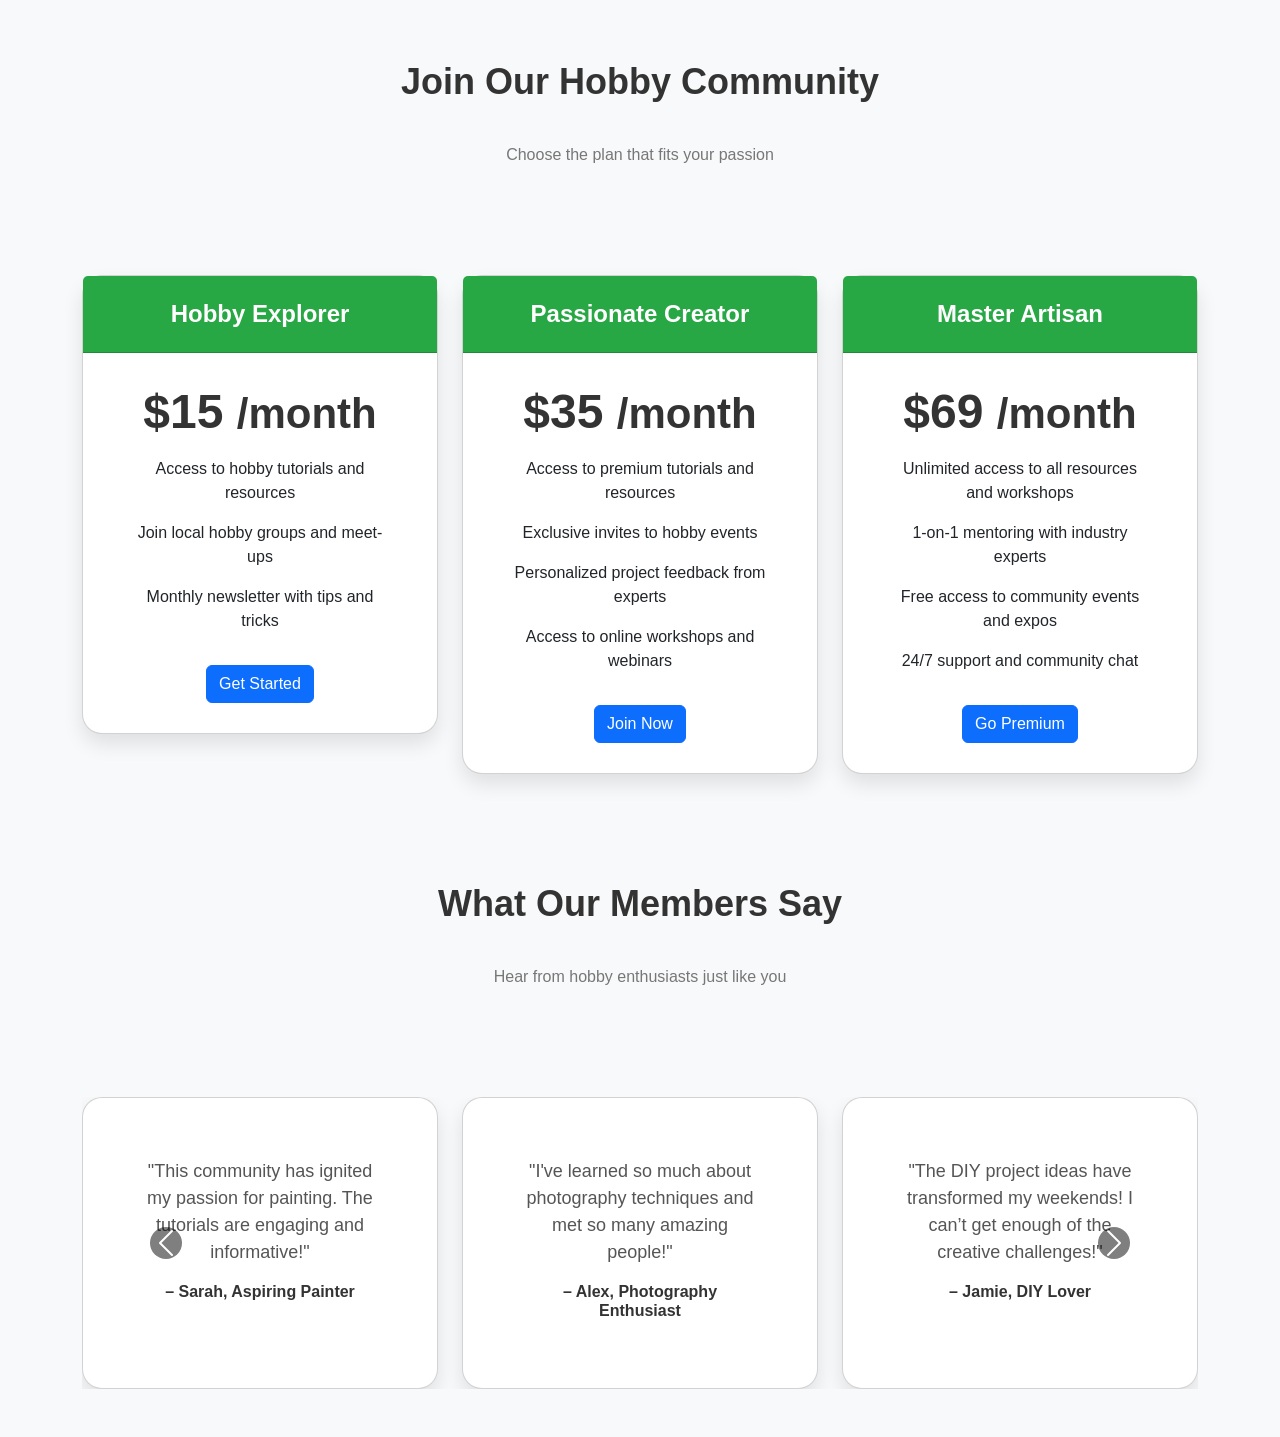
==== index.html @ bdfc1b4f "Pricing and Testimonial section added" ====
<!DOCTYPE html>
<html lang="en">
  <head>
    <meta charset="UTF-8" />
    <meta name="viewport" content="width=device-width, initial-scale=1.0" />
    <title>Document</title>
    <link
      href="https://cdn.jsdelivr.net/npm/bootstrap@5.3.2/dist/css/bootstrap.min.css"
      rel="stylesheet"
      integrity="sha384-T3c6CoIi6uLrA9TneNEoa7RxnatzjcDSCmG1MXxSR1GAsXEV/Dwwykc2MPK8M2HN"
      crossorigin="anonymous"
    />
    <script
      src="https://cdn.jsdelivr.net/npm/bootstrap@5.3.2/dist/js/bootstrap.bundle.min.js"
      integrity="sha384-C6RzsynM9kWDrMNeT87bh95OGNyZPhcTNXj1NW7RuBCsyN/o0jlpcV8Qyq46cDfL"
      crossorigin="anonymous"
    ></script>
    <script
      src="https://code.jquery.com/jquery-3.7.1.min.js"
      integrity="sha256-/JqT3SQfawRcv/BIHPThkBvs0OEvtFFmqPF/lYI/Cxo="
      crossorigin="anonymous"
    ></script>
    <link rel="stylesheet" href="style.css" />
  </head>
  <body>
    <!-- Pricing Section -->
    <section class="pricing-section">
      <div class="container">
        <div class="row mb-5">
          <div class="col">
            <h2 class="section-title">Join Our Hobby Community</h2>
            <p class="section-subtitle">
              Choose the plan that fits your passion
            </p>
          </div>
        </div>

        <div class="row g-4">
          <!-- Basic Plan -->
          <div class="col-lg-4 col-md-6">
            <div
              class="card pricing-card"
              data-bs-toggle="tooltip"
              title="Ideal for casual hobbyists looking to explore"
            >
              <div class="card-header">Hobby Explorer</div>
              <div class="card-body">
                <h3 class="price">$15 <small>/month</small></h3>
                <ul class="list-group list-group-flush">
                  <li class="list-group-item">
                    Access to hobby tutorials and resources
                  </li>
                  <li class="list-group-item">
                    Join local hobby groups and meet-ups
                  </li>
                  <li class="list-group-item">
                    Monthly newsletter with tips and tricks
                  </li>
                </ul>
                <a href="#" class="btn btn-primary mt-4">Get Started</a>
              </div>
            </div>
          </div>

          <!-- Standard Plan -->
          <div class="col-lg-4 col-md-6">
            <div
              class="card pricing-card"
              data-bs-toggle="tooltip"
              title="Perfect for dedicated hobbyists who want more"
            >
              <div class="card-header">Passionate Creator</div>
              <div class="card-body">
                <h3 class="price">$35 <small>/month</small></h3>
                <ul class="list-group list-group-flush">
                  <li class="list-group-item">
                    Access to premium tutorials and resources
                  </li>
                  <li class="list-group-item">
                    Exclusive invites to hobby events
                  </li>
                  <li class="list-group-item">
                    Personalized project feedback from experts
                  </li>
                  <li class="list-group-item">
                    Access to online workshops and webinars
                  </li>
                </ul>
                <a href="#" class="btn btn-primary mt-4">Join Now</a>
              </div>
            </div>
          </div>

          <!-- Premium Plan -->
          <div class="col-lg-4 col-md-6 mx-md-auto">
            <div
              class="card pricing-card"
              data-bs-toggle="tooltip"
              title="For the ultimate hobbyist experience"
            >
              <div class="card-header">Master Artisan</div>
              <div class="card-body">
                <h3 class="price">$69 <small>/month</small></h3>
                <ul class="list-group list-group-flush">
                  <li class="list-group-item">
                    Unlimited access to all resources and workshops
                  </li>
                  <li class="list-group-item">
                    1-on-1 mentoring with industry experts
                  </li>
                  <li class="list-group-item">
                    Free access to community events and expos
                  </li>
                  <li class="list-group-item">
                    24/7 support and community chat
                  </li>
                </ul>
                <a href="#" class="btn btn-primary mt-4">Go Premium</a>
              </div>
            </div>
          </div>
        </div>
      </div>
    </section>

    <!-- Testimonial Section -->
    <section class="testimonial-section py-5 bg-light">
      <div class="container">
        <div class="row mb-5">
          <div class="col">
            <h2 class="section-title">What Our Members Say</h2>
            <p class="section-subtitle">
              Hear from hobby enthusiasts just like you
            </p>
          </div>
        </div>

        <div
          id="testimonialCarousel"
          class="carousel slide"
          data-bs-ride="carousel"
        >
          <div class="carousel-inner">
            <div class="carousel-item active">
              <div class="row">
                <div class="col-md-4">
                  <div class="card testimonial-card mx-auto">
                    <div class="card-body text-center">
                      <p class="testimonial-text">
                        "This community has ignited my passion for painting. The
                        tutorials are engaging and informative!"
                      </p>
                      <h5 class="testimonial-author">
                        – Sarah, Aspiring Painter
                      </h5>
                    </div>
                  </div>
                </div>
                <div class="col-md-4">
                  <div class="card testimonial-card mx-auto">
                    <div class="card-body text-center">
                      <p class="testimonial-text">
                        "I've learned so much about photography techniques and
                        met so many amazing people!"
                      </p>
                      <h5 class="testimonial-author">
                        – Alex, Photography Enthusiast
                      </h5>
                    </div>
                  </div>
                </div>
                <div class="col-md-4">
                  <div class="card testimonial-card mx-auto">
                    <div class="card-body text-center">
                      <p class="testimonial-text">
                        "The DIY project ideas have transformed my weekends! I
                        can’t get enough of the creative challenges!"
                      </p>
                      <h5 class="testimonial-author">– Jamie, DIY Lover</h5>
                    </div>
                  </div>
                </div>
              </div>
            </div>
            <div class="carousel-item">
              <div class="row">
                <div class="col-md-4">
                  <div class="card testimonial-card mx-auto">
                    <div class="card-body text-center">
                      <p class="testimonial-text">
                        "Joining this community has not only enhanced my skills
                        but also helped me make lifelong friends!"
                      </p>
                      <h5 class="testimonial-author">
                        – Emily, Craft Enthusiast
                      </h5>
                    </div>
                  </div>
                </div>
                <div class="col-md-4">
                  <div class="card testimonial-card mx-auto">
                    <div class="card-body text-center">
                      <p class="testimonial-text">
                        "The mentorship program was a game-changer for my
                        woodworking skills!"
                      </p>
                      <h5 class="testimonial-author">– Chris, Woodworker</h5>
                    </div>
                  </div>
                </div>
                <div class="col-md-4">
                  <div class="card testimonial-card mx-auto">
                    <div class="card-body text-center">
                      <p class="testimonial-text">
                        "I love how diverse the community is! There’s something
                        here for every hobbyist!"
                      </p>
                      <h5 class="testimonial-author">– Jordan, Hobbyist</h5>
                    </div>
                  </div>
                </div>
              </div>
            </div>
          </div>

          <!-- Carousel Controls -->
          <button
            class="carousel-control-prev"
            type="button"
            data-bs-target="#testimonialCarousel"
            data-bs-slide="prev"
          >
            <span class="carousel-control-prev-icon" aria-hidden="true"></span>
            <span class="visually-hidden">Previous</span>
          </button>
          <button
            class="carousel-control-next"
            type="button"
            data-bs-target="#testimonialCarousel"
            data-bs-slide="next"
          >
            <span class="carousel-control-next-icon" aria-hidden="true"></span>
            <span class="visually-hidden">Next</span>
          </button>
        </div>
      </div>
    </section>

    <!-- Initialize tooltips -->
    <script>
      var tooltipTriggerList = [].slice.call(
        document.querySelectorAll('[data-bs-toggle="tooltip"]')
      );
      var tooltipList = tooltipTriggerList.map(function (tooltipTriggerEl) {
        return new bootstrap.Tooltip(tooltipTriggerEl);
      });
    </script>
    <script src="script.js"></script>
  </body>
</html>
---- style.css ----
/* Abhishek's code area start */
/* Abhishek's code area end */

/* Gayatri's code area start */
/* Gayatri's code area end */

/* Hrishi's code area start */
/* Hrishi's code area end */

/* Rajvi's code area start */
/* Rajvi's code area end */

/* Krish's code area start */
/* Pricing Section Styles */
body {
  font-family: "Poppins", sans-serif;
  background-color: #f8f9fa;
}

.pricing-section {
  padding: 60px 0;
}

.pricing-card {
  border-radius: 20px;
  box-shadow: 0 10px 20px rgba(0, 0, 0, 0.1);
  transition: all 0.3s ease-in-out;
}

.pricing-card:hover {
  transform: translateY(-10px);
  box-shadow: 0 20px 40px rgba(0, 0, 0, 0.2);
}

.card-header {
  background-color: #28a745;
  color: white;
  font-size: 24px;
  font-weight: 600;
  text-align: center;
  padding: 20px;
  border-top-left-radius: 20px;
  border-top-right-radius: 20px;
}

.card-body {
  text-align: center;
  padding: 30px;
}

.card-body .price {
  font-size: 48px;
  font-weight: bold;
  color: #333;
}

.list-group-item {
  border: none;
}

.section-title {
  font-size: 36px;
  font-weight: 600;
  color: #333;
  text-align: center;
  margin-bottom: 40px;
}

.section-subtitle {
  color: #777;
  text-align: center;
  margin-bottom: 60px;
}

/* Testimonial Section Styles */
.testimonial-section {
  padding: 60px 0;
}

.testimonial-card {
  border-radius: 20px;
  box-shadow: 0 10px 20px rgba(0, 0, 0, 0.1);
  padding: 30px;
  height: 100%;
}

.testimonial-text {
  font-size: 18px;
  color: #555;
}

.testimonial-author {
  font-size: 16px;
  color: #333;
  font-weight: 600;
}

/* Ensure carousel controls are visible */
.carousel-control-prev-icon,
.carousel-control-next-icon {
  background-color: #000;
  border-radius: 50%;
  padding: 10px;
}

/* Control carousel item display for 3 testimonials at once */
.carousel-item {
  transition: transform 0.5s ease;
}

.carousel .row {
  display: flex;
  justify-content: center;
}

.carousel-item-next,
.carousel-item-prev,
.carousel-item.active {
  display: flex;
  align-items: center;
}

/* Krish's code area end */
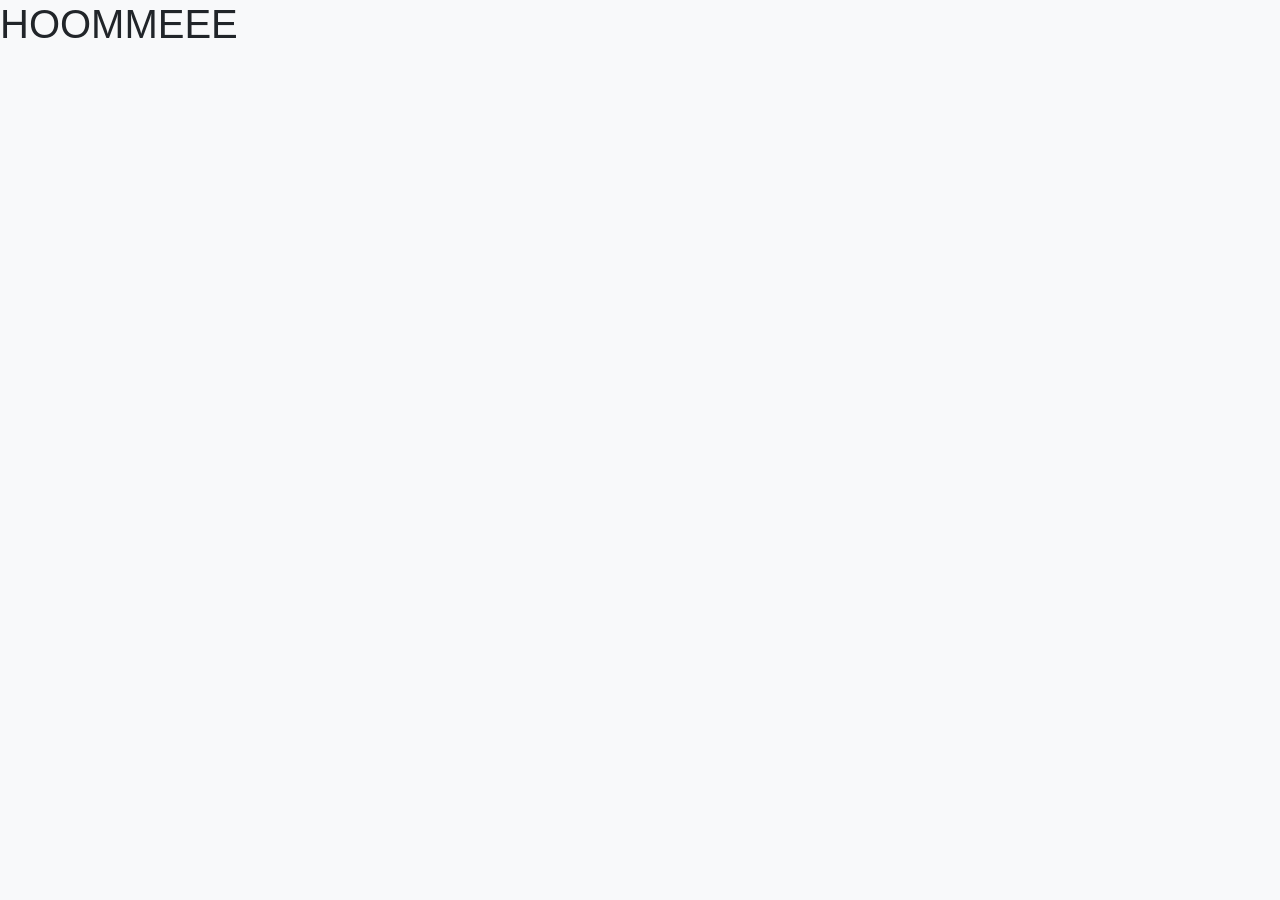
==== commit 84c0bdaa: "Added button functionality" ====
--- a/index.html
+++ b/index.html
@@ -23,238 +23,20 @@
     <link rel="stylesheet" href="style.css" />
   </head>
   <body>
-    <!-- Pricing Section -->
-    <section class="pricing-section">
-      <div class="container">
-        <div class="row mb-5">
-          <div class="col">
-            <h2 class="section-title">Join Our Hobby Community</h2>
-            <p class="section-subtitle">
-              Choose the plan that fits your passion
-            </p>
-          </div>
-        </div>
+    <h1>HOOMMEEE</h1>
 
-        <div class="row g-4">
-          <!-- Basic Plan -->
-          <div class="col-lg-4 col-md-6">
-            <div
-              class="card pricing-card"
-              data-bs-toggle="tooltip"
-              title="Ideal for casual hobbyists looking to explore"
-            >
-              <div class="card-header">Hobby Explorer</div>
-              <div class="card-body">
-                <h3 class="price">$15 <small>/month</small></h3>
-                <ul class="list-group list-group-flush">
-                  <li class="list-group-item">
-                    Access to hobby tutorials and resources
-                  </li>
-                  <li class="list-group-item">
-                    Join local hobby groups and meet-ups
-                  </li>
-                  <li class="list-group-item">
-                    Monthly newsletter with tips and tricks
-                  </li>
-                </ul>
-                <a href="#" class="btn btn-primary mt-4">Get Started</a>
-              </div>
-            </div>
-          </div>
+    <!--Abhishek's code area start-->
+    <!--Abhishek's code area end-->
 
-          <!-- Standard Plan -->
-          <div class="col-lg-4 col-md-6">
-            <div
-              class="card pricing-card"
-              data-bs-toggle="tooltip"
-              title="Perfect for dedicated hobbyists who want more"
-            >
-              <div class="card-header">Passionate Creator</div>
-              <div class="card-body">
-                <h3 class="price">$35 <small>/month</small></h3>
-                <ul class="list-group list-group-flush">
-                  <li class="list-group-item">
-                    Access to premium tutorials and resources
-                  </li>
-                  <li class="list-group-item">
-                    Exclusive invites to hobby events
-                  </li>
-                  <li class="list-group-item">
-                    Personalized project feedback from experts
-                  </li>
-                  <li class="list-group-item">
-                    Access to online workshops and webinars
-                  </li>
-                </ul>
-                <a href="#" class="btn btn-primary mt-4">Join Now</a>
-              </div>
-            </div>
-          </div>
+    <!--Gayatri's code area start-->
+    <!--Gayatri's code area end-->
 
-          <!-- Premium Plan -->
-          <div class="col-lg-4 col-md-6 mx-md-auto">
-            <div
-              class="card pricing-card"
-              data-bs-toggle="tooltip"
-              title="For the ultimate hobbyist experience"
-            >
-              <div class="card-header">Master Artisan</div>
-              <div class="card-body">
-                <h3 class="price">$69 <small>/month</small></h3>
-                <ul class="list-group list-group-flush">
-                  <li class="list-group-item">
-                    Unlimited access to all resources and workshops
-                  </li>
-                  <li class="list-group-item">
-                    1-on-1 mentoring with industry experts
-                  </li>
-                  <li class="list-group-item">
-                    Free access to community events and expos
-                  </li>
-                  <li class="list-group-item">
-                    24/7 support and community chat
-                  </li>
-                </ul>
-                <a href="#" class="btn btn-primary mt-4">Go Premium</a>
-              </div>
-            </div>
-          </div>
-        </div>
-      </div>
-    </section>
+    <!--Hrishi's code area start-->
+    <!--Hrishi's code area start-->
 
-    <!-- Testimonial Section -->
-    <section class="testimonial-section py-5 bg-light">
-      <div class="container">
-        <div class="row mb-5">
-          <div class="col">
-            <h2 class="section-title">What Our Members Say</h2>
-            <p class="section-subtitle">
-              Hear from hobby enthusiasts just like you
-            </p>
-          </div>
-        </div>
+    <!--Rajvi's code area start-->
+    <!--Rajvi's code area end-->
 
-        <div
-          id="testimonialCarousel"
-          class="carousel slide"
-          data-bs-ride="carousel"
-        >
-          <div class="carousel-inner">
-            <div class="carousel-item active">
-              <div class="row">
-                <div class="col-md-4">
-                  <div class="card testimonial-card mx-auto">
-                    <div class="card-body text-center">
-                      <p class="testimonial-text">
-                        "This community has ignited my passion for painting. The
-                        tutorials are engaging and informative!"
-                      </p>
-                      <h5 class="testimonial-author">
-                        – Sarah, Aspiring Painter
-                      </h5>
-                    </div>
-                  </div>
-                </div>
-                <div class="col-md-4">
-                  <div class="card testimonial-card mx-auto">
-                    <div class="card-body text-center">
-                      <p class="testimonial-text">
-                        "I've learned so much about photography techniques and
-                        met so many amazing people!"
-                      </p>
-                      <h5 class="testimonial-author">
-                        – Alex, Photography Enthusiast
-                      </h5>
-                    </div>
-                  </div>
-                </div>
-                <div class="col-md-4">
-                  <div class="card testimonial-card mx-auto">
-                    <div class="card-body text-center">
-                      <p class="testimonial-text">
-                        "The DIY project ideas have transformed my weekends! I
-                        can’t get enough of the creative challenges!"
-                      </p>
-                      <h5 class="testimonial-author">– Jamie, DIY Lover</h5>
-                    </div>
-                  </div>
-                </div>
-              </div>
-            </div>
-            <div class="carousel-item">
-              <div class="row">
-                <div class="col-md-4">
-                  <div class="card testimonial-card mx-auto">
-                    <div class="card-body text-center">
-                      <p class="testimonial-text">
-                        "Joining this community has not only enhanced my skills
-                        but also helped me make lifelong friends!"
-                      </p>
-                      <h5 class="testimonial-author">
-                        – Emily, Craft Enthusiast
-                      </h5>
-                    </div>
-                  </div>
-                </div>
-                <div class="col-md-4">
-                  <div class="card testimonial-card mx-auto">
-                    <div class="card-body text-center">
-                      <p class="testimonial-text">
-                        "The mentorship program was a game-changer for my
-                        woodworking skills!"
-                      </p>
-                      <h5 class="testimonial-author">– Chris, Woodworker</h5>
-                    </div>
-                  </div>
-                </div>
-                <div class="col-md-4">
-                  <div class="card testimonial-card mx-auto">
-                    <div class="card-body text-center">
-                      <p class="testimonial-text">
-                        "I love how diverse the community is! There’s something
-                        here for every hobbyist!"
-                      </p>
-                      <h5 class="testimonial-author">– Jordan, Hobbyist</h5>
-                    </div>
-                  </div>
-                </div>
-              </div>
-            </div>
-          </div>
-
-          <!-- Carousel Controls -->
-          <button
-            class="carousel-control-prev"
-            type="button"
-            data-bs-target="#testimonialCarousel"
-            data-bs-slide="prev"
-          >
-            <span class="carousel-control-prev-icon" aria-hidden="true"></span>
-            <span class="visually-hidden">Previous</span>
-          </button>
-          <button
-            class="carousel-control-next"
-            type="button"
-            data-bs-target="#testimonialCarousel"
-            data-bs-slide="next"
-          >
-            <span class="carousel-control-next-icon" aria-hidden="true"></span>
-            <span class="visually-hidden">Next</span>
-          </button>
-        </div>
-      </div>
-    </section>
-
-    <!-- Initialize tooltips -->
-    <script>
-      var tooltipTriggerList = [].slice.call(
-        document.querySelectorAll('[data-bs-toggle="tooltip"]')
-      );
-      var tooltipList = tooltipTriggerList.map(function (tooltipTriggerEl) {
-        return new bootstrap.Tooltip(tooltipTriggerEl);
-      });
-    </script>
     <script src="script.js"></script>
   </body>
 </html>
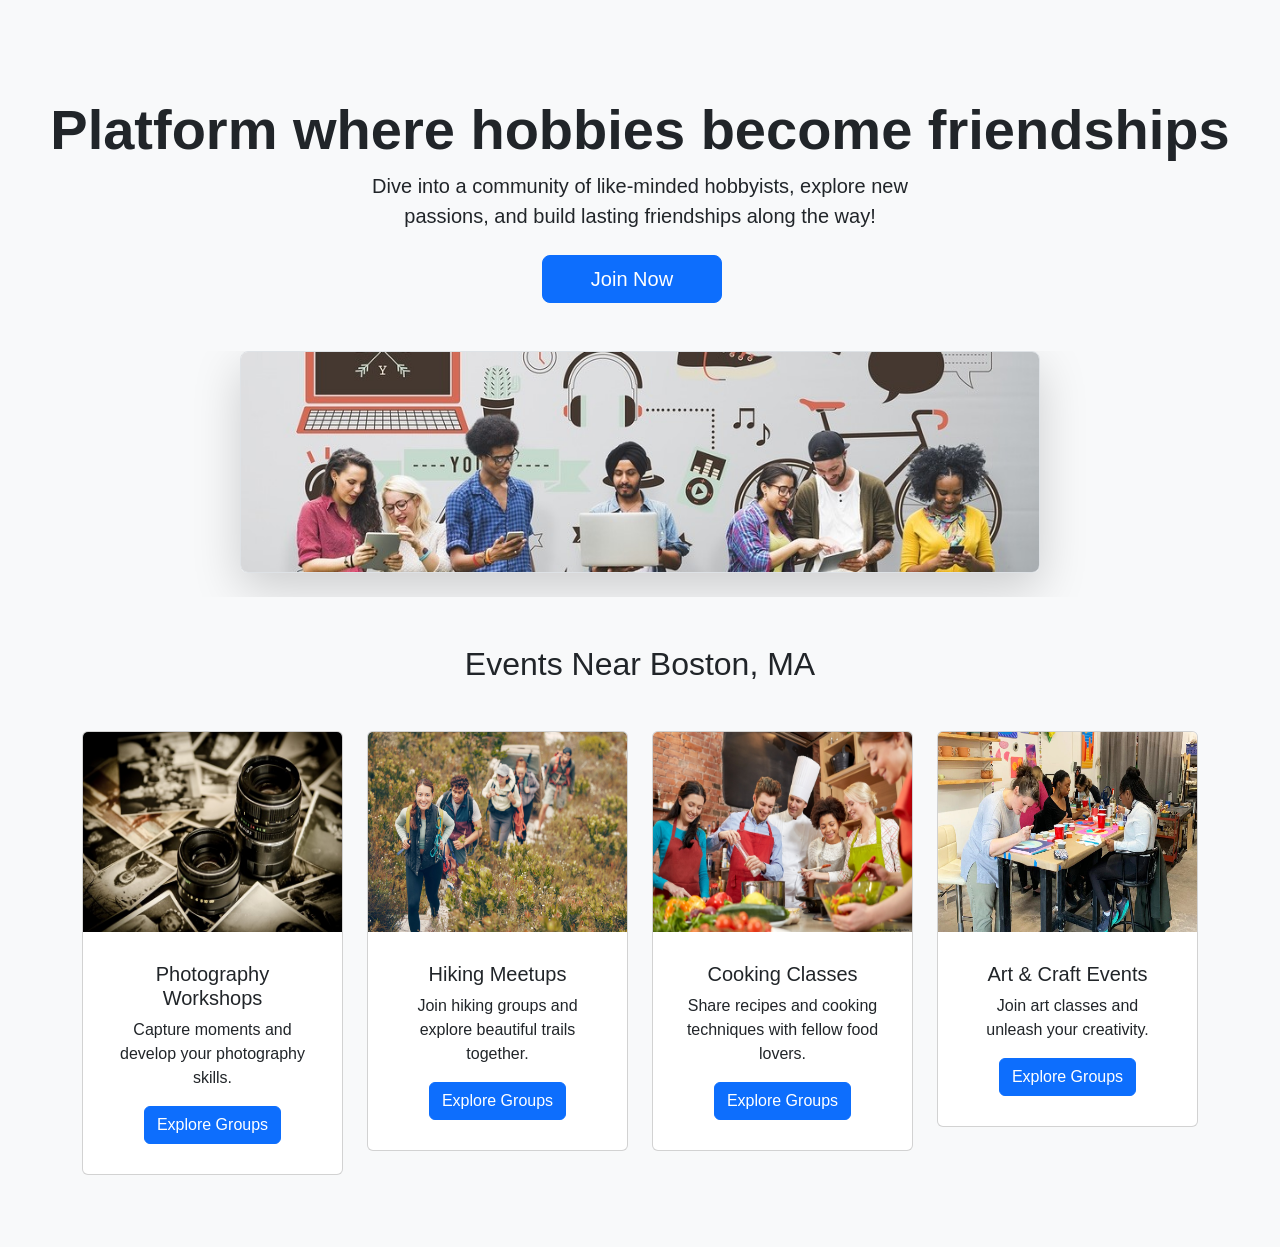
==== commit a6369791: "merge conflict resolved" ====
--- a/index.html
+++ b/index.html
@@ -4,31 +4,86 @@
     <meta charset="UTF-8" />
     <meta name="viewport" content="width=device-width, initial-scale=1.0" />
     <title>Document</title>
-    <link
-      href="https://cdn.jsdelivr.net/npm/bootstrap@5.3.2/dist/css/bootstrap.min.css"
-      rel="stylesheet"
-      integrity="sha384-T3c6CoIi6uLrA9TneNEoa7RxnatzjcDSCmG1MXxSR1GAsXEV/Dwwykc2MPK8M2HN"
-      crossorigin="anonymous"
-    />
-    <script
-      src="https://cdn.jsdelivr.net/npm/bootstrap@5.3.2/dist/js/bootstrap.bundle.min.js"
-      integrity="sha384-C6RzsynM9kWDrMNeT87bh95OGNyZPhcTNXj1NW7RuBCsyN/o0jlpcV8Qyq46cDfL"
-      crossorigin="anonymous"
-    ></script>
-    <script
-      src="https://code.jquery.com/jquery-3.7.1.min.js"
-      integrity="sha256-/JqT3SQfawRcv/BIHPThkBvs0OEvtFFmqPF/lYI/Cxo="
-      crossorigin="anonymous"
-    ></script>
-    <link rel="stylesheet" href="style.css" />
-  </head>
-  <body>
-    <h1>HOOMMEEE</h1>
+    <link href="https://cdn.jsdelivr.net/npm/bootstrap@5.3.2/dist/css/bootstrap.min.css" rel="stylesheet" integrity="sha384-T3c6CoIi6uLrA9TneNEoa7RxnatzjcDSCmG1MXxSR1GAsXEV/Dwwykc2MPK8M2HN" crossorigin="anonymous">
+    <script src="https://code.jquery.com/jquery-3.7.1.min.js" integrity="sha256-/JqT3SQfawRcv/BIHPThkBvs0OEvtFFmqPF/lYI/Cxo=" crossorigin="anonymous"></script>
+    <link rel="stylesheet" href="style.css">
+</head>
+<body>
 
     <!--Abhishek's code area start-->
     <!--Abhishek's code area end-->
 
     <!--Gayatri's code area start-->
+
+    
+    <!-- Banner Section -->
+    <section id="banner">
+
+        <div class="px-4 pt-5 my-5 text-center ">
+            <h1  class="display-4 fw-bold  color" >Platform where hobbies become friendships</h1>
+            <div class="col-lg-6 mx-auto">
+              <p class="lead mb-4">Dive into a community of like-minded hobbyists, explore new passions, and build lasting friendships along the way!</p>
+              <div class="d-grid gap-2 d-sm-flex justify-content-sm-center mb-5">
+                <button type="button" class="btn btn-primary btn-lg px-5 me-sm-3">Join Now</button>
+             
+              </div>
+            </div>
+            <div class="overflow-hidden" style="max-height: 30vh;">
+              <div class="container px-5">
+                <img src="./images/students.jpeg" class="img-fluid border rounded-3 shadow-lg mb-4" alt="Example image" width="800" height="500" loading="lazy">
+              </div>
+            </div>
+          </div>
+
+     </section>
+
+     <!-- popular hobbies Section -->
+     <section id="popular-hobbies" class="container my-5">
+        <h2 class="text-center mb-5">Events Near Boston, MA</h2> 
+        <div class="row">
+          <div class="col-md-3 mb-4"> 
+            <div class="card">
+              <img src="./images/photography.jpg" class="card-img-top" alt="Hobby 1" height="200">
+              <div class="card-body">
+                <h5 class="card-title">Photography Workshops</h5>
+                <p class="card-text">Capture moments and develop your photography skills.</p>
+                <a href="#" class="btn btn-primary">Explore Groups</a>
+              </div>
+            </div>
+          </div>
+          <div class="col-md-3 mb-4"> 
+            <div class="card">
+              <img src="./images/Hiking.jpg" class="card-img-top" alt="Hobby 2 "height="200">
+              <div class="card-body">
+                <h5 class="card-title">Hiking Meetups</h5>
+                <p class="card-text">Join hiking groups and explore beautiful trails together.</p>
+                <a href="#" class="btn btn-primary">Explore Groups</a>
+              </div>
+            </div>
+          </div>
+          <div class="col-md-3 mb-4"> 
+            <div class="card">
+              <img src="./images/cooking.jpg" class="card-img-top" alt="Hobby 3"height="200">
+              <div class="card-body">
+                <h5 class="card-title">Cooking Classes</h5>
+                <p class="card-text">Share recipes and cooking techniques with fellow food lovers.</p>
+                <a href="#" class="btn btn-primary">Explore Groups</a>
+              </div>
+            </div>
+          </div>
+          <div class="col-md-3 mb-4"> 
+            <div class="card">
+              <img src="./images/art.jpg" class="card-img-top" alt="Hobby 4"height="200"> <!-- Replace with your image -->
+              <div class="card-body">
+                <h5 class="card-title">Art & Craft Events</h5>
+                <p class="card-text">Join art classes and unleash your creativity.</p>
+                <a href="#" class="btn btn-primary">Explore Groups</a>
+              </div>
+            </div>
+          </div>
+        </div>
+      </section>
+
     <!--Gayatri's code area end-->
 
     <!--Hrishi's code area start-->
@@ -36,7 +91,7 @@
 
     <!--Rajvi's code area start-->
     <!--Rajvi's code area end-->
-
-    <script src="script.js"></script>
-  </body>
+    
+    <script src="https://cdn.jsdelivr.net/npm/bootstrap@5.3.2/dist/js/bootstrap.bundle.min.js" integrity="sha384-C6RzsynM9kWDrMNeT87bh95OGNyZPhcTNXj1NW7RuBCsyN/o0jlpcV8Qyq46cDfL" crossorigin="anonymous"></script>
+</body>
 </html>
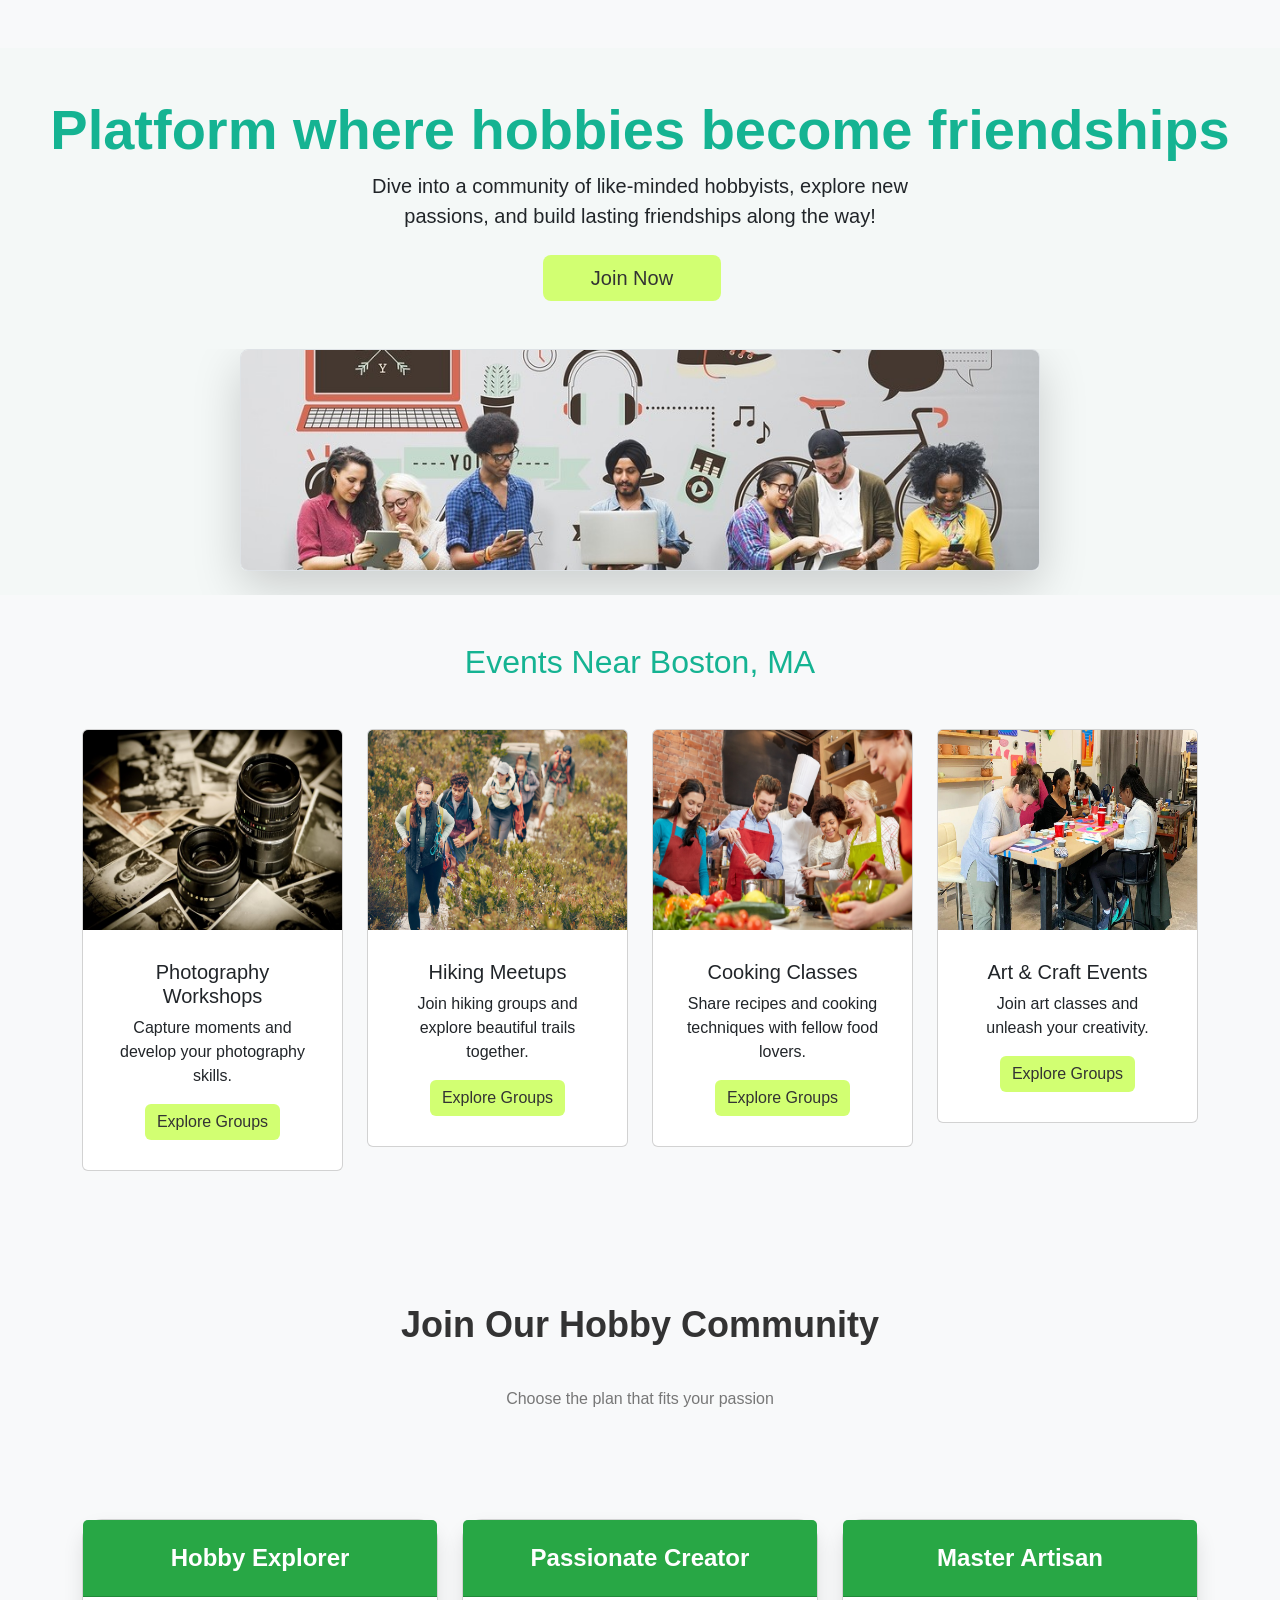
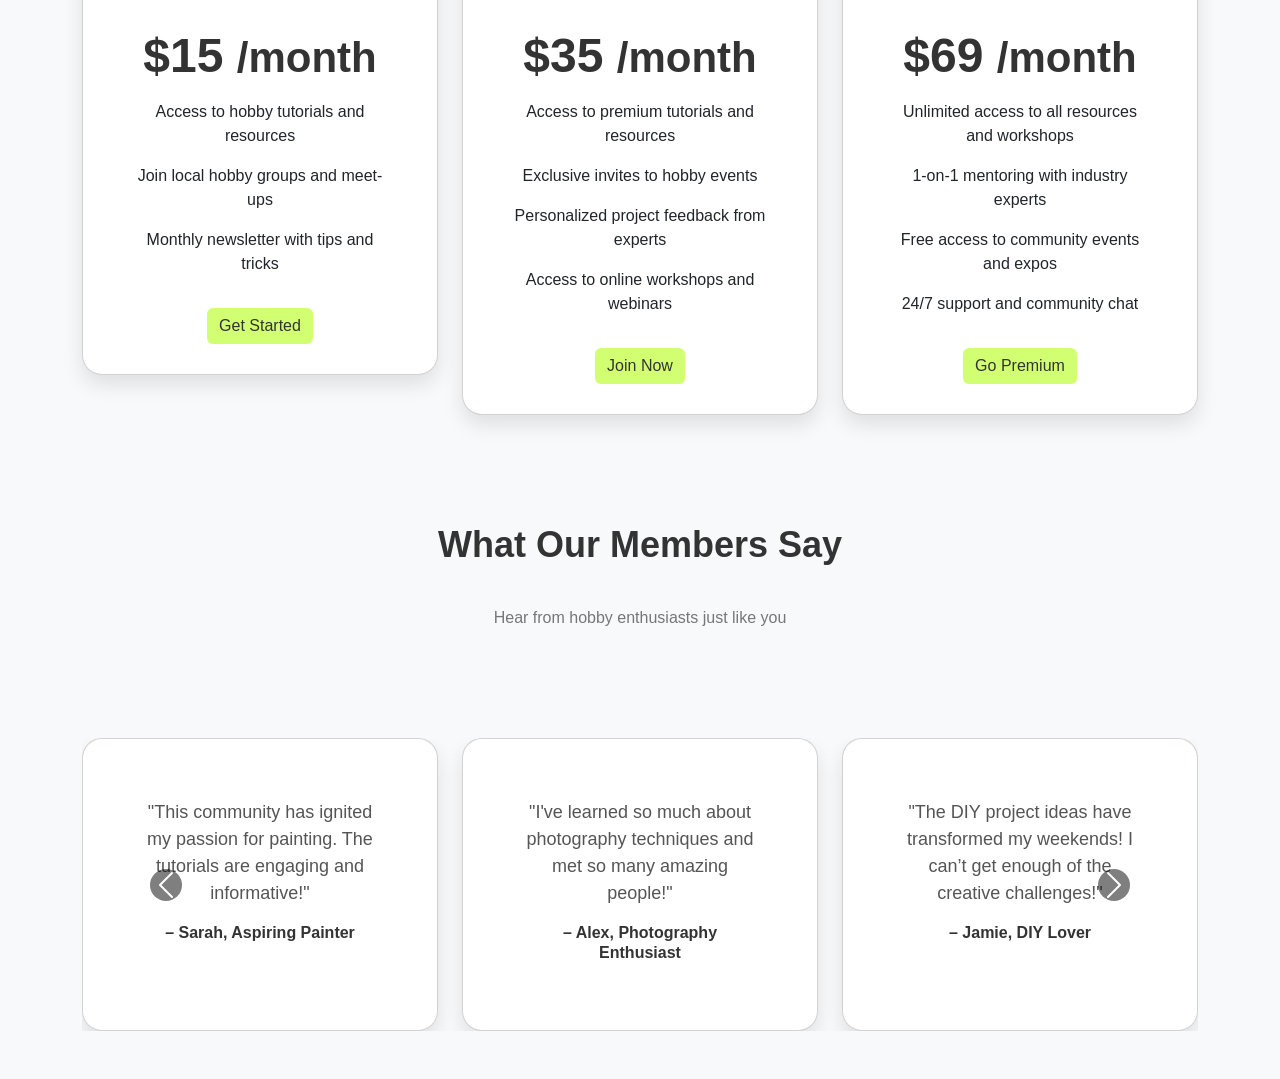
==== commit 2fd853d7: "Resolved merge for pricing and testimonial" ====
--- a/index.html
+++ b/index.html
@@ -3,13 +3,29 @@
   <head>
     <meta charset="UTF-8" />
     <meta name="viewport" content="width=device-width, initial-scale=1.0" />
+  <head>
+    <meta charset="UTF-8" />
+    <meta name="viewport" content="width=device-width, initial-scale=1.0" />
     <title>Document</title>
-    <link href="https://cdn.jsdelivr.net/npm/bootstrap@5.3.2/dist/css/bootstrap.min.css" rel="stylesheet" integrity="sha384-T3c6CoIi6uLrA9TneNEoa7RxnatzjcDSCmG1MXxSR1GAsXEV/Dwwykc2MPK8M2HN" crossorigin="anonymous">
-    <script src="https://code.jquery.com/jquery-3.7.1.min.js" integrity="sha256-/JqT3SQfawRcv/BIHPThkBvs0OEvtFFmqPF/lYI/Cxo=" crossorigin="anonymous"></script>
-    <link rel="stylesheet" href="style.css">
-</head>
-<body>
-
+    <link
+      href="https://cdn.jsdelivr.net/npm/bootstrap@5.3.2/dist/css/bootstrap.min.css"
+      rel="stylesheet"
+      integrity="sha384-T3c6CoIi6uLrA9TneNEoa7RxnatzjcDSCmG1MXxSR1GAsXEV/Dwwykc2MPK8M2HN"
+      crossorigin="anonymous"
+    />
+    <script
+      src="https://cdn.jsdelivr.net/npm/bootstrap@5.3.2/dist/js/bootstrap.bundle.min.js"
+      integrity="sha384-C6RzsynM9kWDrMNeT87bh95OGNyZPhcTNXj1NW7RuBCsyN/o0jlpcV8Qyq46cDfL"
+      crossorigin="anonymous"
+    ></script>
+    <script
+      src="https://code.jquery.com/jquery-3.7.1.min.js"
+      integrity="sha256-/JqT3SQfawRcv/BIHPThkBvs0OEvtFFmqPF/lYI/Cxo="
+      crossorigin="anonymous"
+    ></script>
+    <link rel="stylesheet" href="style.css" />
+  </head>
+  <body>
     <!--Abhishek's code area start-->
     <!--Abhishek's code area end-->
 
@@ -89,9 +105,243 @@
     <!--Hrishi's code area start-->
     <!--Hrishi's code area start-->
 
-    <!--Rajvi's code area start-->
-    <!--Rajvi's code area end-->
-    
-    <script src="https://cdn.jsdelivr.net/npm/bootstrap@5.3.2/dist/js/bootstrap.bundle.min.js" integrity="sha384-C6RzsynM9kWDrMNeT87bh95OGNyZPhcTNXj1NW7RuBCsyN/o0jlpcV8Qyq46cDfL" crossorigin="anonymous"></script>
-</body>
+    <!--Gayatri's code area start-->
+    <!--Gayatri's code area end-->
+
+    <!--Krish's code area start-->
+    <!-- Pricing Section -->
+    <section class="pricing-section">
+      <div class="container">
+        <div class="row mb-5">
+          <div class="col">
+            <h2 class="section-title">Join Our Hobby Community</h2>
+            <p class="section-subtitle">
+              Choose the plan that fits your passion
+            </p>
+          </div>
+        </div>
+
+        <div class="row g-4">
+          <!-- Basic Plan -->
+          <div class="col-lg-4 col-md-6">
+            <div
+              class="card pricing-card"
+              data-bs-toggle="tooltip"
+              title="Ideal for casual hobbyists looking to explore"
+            >
+              <div class="card-header">Hobby Explorer</div>
+              <div class="card-body">
+                <h3 class="price">$15 <small>/month</small></h3>
+                <ul class="list-group list-group-flush">
+                  <li class="list-group-item">
+                    Access to hobby tutorials and resources
+                  </li>
+                  <li class="list-group-item">
+                    Join local hobby groups and meet-ups
+                  </li>
+                  <li class="list-group-item">
+                    Monthly newsletter with tips and tricks
+                  </li>
+                </ul>
+                <a href="#" class="btn btn-primary mt-4">Get Started</a>
+              </div>
+            </div>
+          </div>
+
+          <!-- Standard Plan -->
+          <div class="col-lg-4 col-md-6">
+            <div
+              class="card pricing-card"
+              data-bs-toggle="tooltip"
+              title="Perfect for dedicated hobbyists who want more"
+            >
+              <div class="card-header">Passionate Creator</div>
+              <div class="card-body">
+                <h3 class="price">$35 <small>/month</small></h3>
+                <ul class="list-group list-group-flush">
+                  <li class="list-group-item">
+                    Access to premium tutorials and resources
+                  </li>
+                  <li class="list-group-item">
+                    Exclusive invites to hobby events
+                  </li>
+                  <li class="list-group-item">
+                    Personalized project feedback from experts
+                  </li>
+                  <li class="list-group-item">
+                    Access to online workshops and webinars
+                  </li>
+                </ul>
+                <a href="#" class="btn btn-primary mt-4">Join Now</a>
+              </div>
+            </div>
+          </div>
+
+          <!-- Premium Plan -->
+          <div class="col-lg-4 col-md-6 mx-md-auto">
+            <div
+              class="card pricing-card"
+              data-bs-toggle="tooltip"
+              title="For the ultimate hobbyist experience"
+            >
+              <div class="card-header">Master Artisan</div>
+              <div class="card-body">
+                <h3 class="price">$69 <small>/month</small></h3>
+                <ul class="list-group list-group-flush">
+                  <li class="list-group-item">
+                    Unlimited access to all resources and workshops
+                  </li>
+                  <li class="list-group-item">
+                    1-on-1 mentoring with industry experts
+                  </li>
+                  <li class="list-group-item">
+                    Free access to community events and expos
+                  </li>
+                  <li class="list-group-item">
+                    24/7 support and community chat
+                  </li>
+                </ul>
+                <a href="#" class="btn btn-primary mt-4">Go Premium</a>
+              </div>
+            </div>
+          </div>
+        </div>
+      </div>
+    </section>
+
+    <!-- Testimonial Section -->
+    <section class="testimonial-section py-5 bg-light">
+      <div class="container">
+        <div class="row mb-5">
+          <div class="col">
+            <h2 class="section-title">What Our Members Say</h2>
+            <p class="section-subtitle">
+              Hear from hobby enthusiasts just like you
+            </p>
+          </div>
+        </div>
+
+        <div
+          id="testimonialCarousel"
+          class="carousel slide"
+          data-bs-ride="carousel"
+        >
+          <div class="carousel-inner">
+            <div class="carousel-item active">
+              <div class="row">
+                <div class="col-md-4">
+                  <div class="card testimonial-card mx-auto">
+                    <div class="card-body text-center">
+                      <p class="testimonial-text">
+                        "This community has ignited my passion for painting. The
+                        tutorials are engaging and informative!"
+                      </p>
+                      <h5 class="testimonial-author">
+                        – Sarah, Aspiring Painter
+                      </h5>
+                    </div>
+                  </div>
+                </div>
+                <div class="col-md-4">
+                  <div class="card testimonial-card mx-auto">
+                    <div class="card-body text-center">
+                      <p class="testimonial-text">
+                        "I've learned so much about photography techniques and
+                        met so many amazing people!"
+                      </p>
+                      <h5 class="testimonial-author">
+                        – Alex, Photography Enthusiast
+                      </h5>
+                    </div>
+                  </div>
+                </div>
+                <div class="col-md-4">
+                  <div class="card testimonial-card mx-auto">
+                    <div class="card-body text-center">
+                      <p class="testimonial-text">
+                        "The DIY project ideas have transformed my weekends! I
+                        can’t get enough of the creative challenges!"
+                      </p>
+                      <h5 class="testimonial-author">– Jamie, DIY Lover</h5>
+                    </div>
+                  </div>
+                </div>
+              </div>
+            </div>
+            <div class="carousel-item">
+              <div class="row">
+                <div class="col-md-4">
+                  <div class="card testimonial-card mx-auto">
+                    <div class="card-body text-center">
+                      <p class="testimonial-text">
+                        "Joining this community has not only enhanced my skills
+                        but also helped me make lifelong friends!"
+                      </p>
+                      <h5 class="testimonial-author">
+                        – Emily, Craft Enthusiast
+                      </h5>
+                    </div>
+                  </div>
+                </div>
+                <div class="col-md-4">
+                  <div class="card testimonial-card mx-auto">
+                    <div class="card-body text-center">
+                      <p class="testimonial-text">
+                        "The mentorship program was a game-changer for my
+                        woodworking skills!"
+                      </p>
+                      <h5 class="testimonial-author">– Chris, Woodworker</h5>
+                    </div>
+                  </div>
+                </div>
+                <div class="col-md-4">
+                  <div class="card testimonial-card mx-auto">
+                    <div class="card-body text-center">
+                      <p class="testimonial-text">
+                        "I love how diverse the community is! There’s something
+                        here for every hobbyist!"
+                      </p>
+                      <h5 class="testimonial-author">– Jordan, Hobbyist</h5>
+                    </div>
+                  </div>
+                </div>
+              </div>
+            </div>
+          </div>
+
+          <!-- Carousel Controls -->
+          <button
+            class="carousel-control-prev"
+            type="button"
+            data-bs-target="#testimonialCarousel"
+            data-bs-slide="prev"
+          >
+            <span class="carousel-control-prev-icon" aria-hidden="true"></span>
+            <span class="visually-hidden">Previous</span>
+          </button>
+          <button
+            class="carousel-control-next"
+            type="button"
+            data-bs-target="#testimonialCarousel"
+            data-bs-slide="next"
+          >
+            <span class="carousel-control-next-icon" aria-hidden="true"></span>
+            <span class="visually-hidden">Next</span>
+          </button>
+        </div>
+      </div>
+    </section>
+    <!--Krish's code area end-->
+
+    <!-- Initialize tooltips -->
+    <script>
+      var tooltipTriggerList = [].slice.call(
+        document.querySelectorAll('[data-bs-toggle="tooltip"]')
+      );
+      var tooltipList = tooltipTriggerList.map(function (tooltipTriggerEl) {
+        return new bootstrap.Tooltip(tooltipTriggerEl);
+      });
+    </script>
+    <script src="script.js"></script>
+  </body>
 </html>
--- a/style.css
+++ b/style.css
@@ -2,6 +2,23 @@
 /* Abhishek's code area end */
 
 /* Gayatri's code area start */
+#banner{
+    background-color: #F4F8F7;
+}
+h1,h2{
+    color: #15B392;
+}
+
+.btn {
+    background-color: #D2FF72; /* Initial button color */
+    color: #333333;
+    border: none;
+    transition: background-color 0.3s ease; /* Smooth transition effect */
+}
+
+.btn:hover {
+    background-color: #00796B; /* Button color on hover */
+}
 /* Gayatri's code area end */
 
 /* Hrishi's code area start */
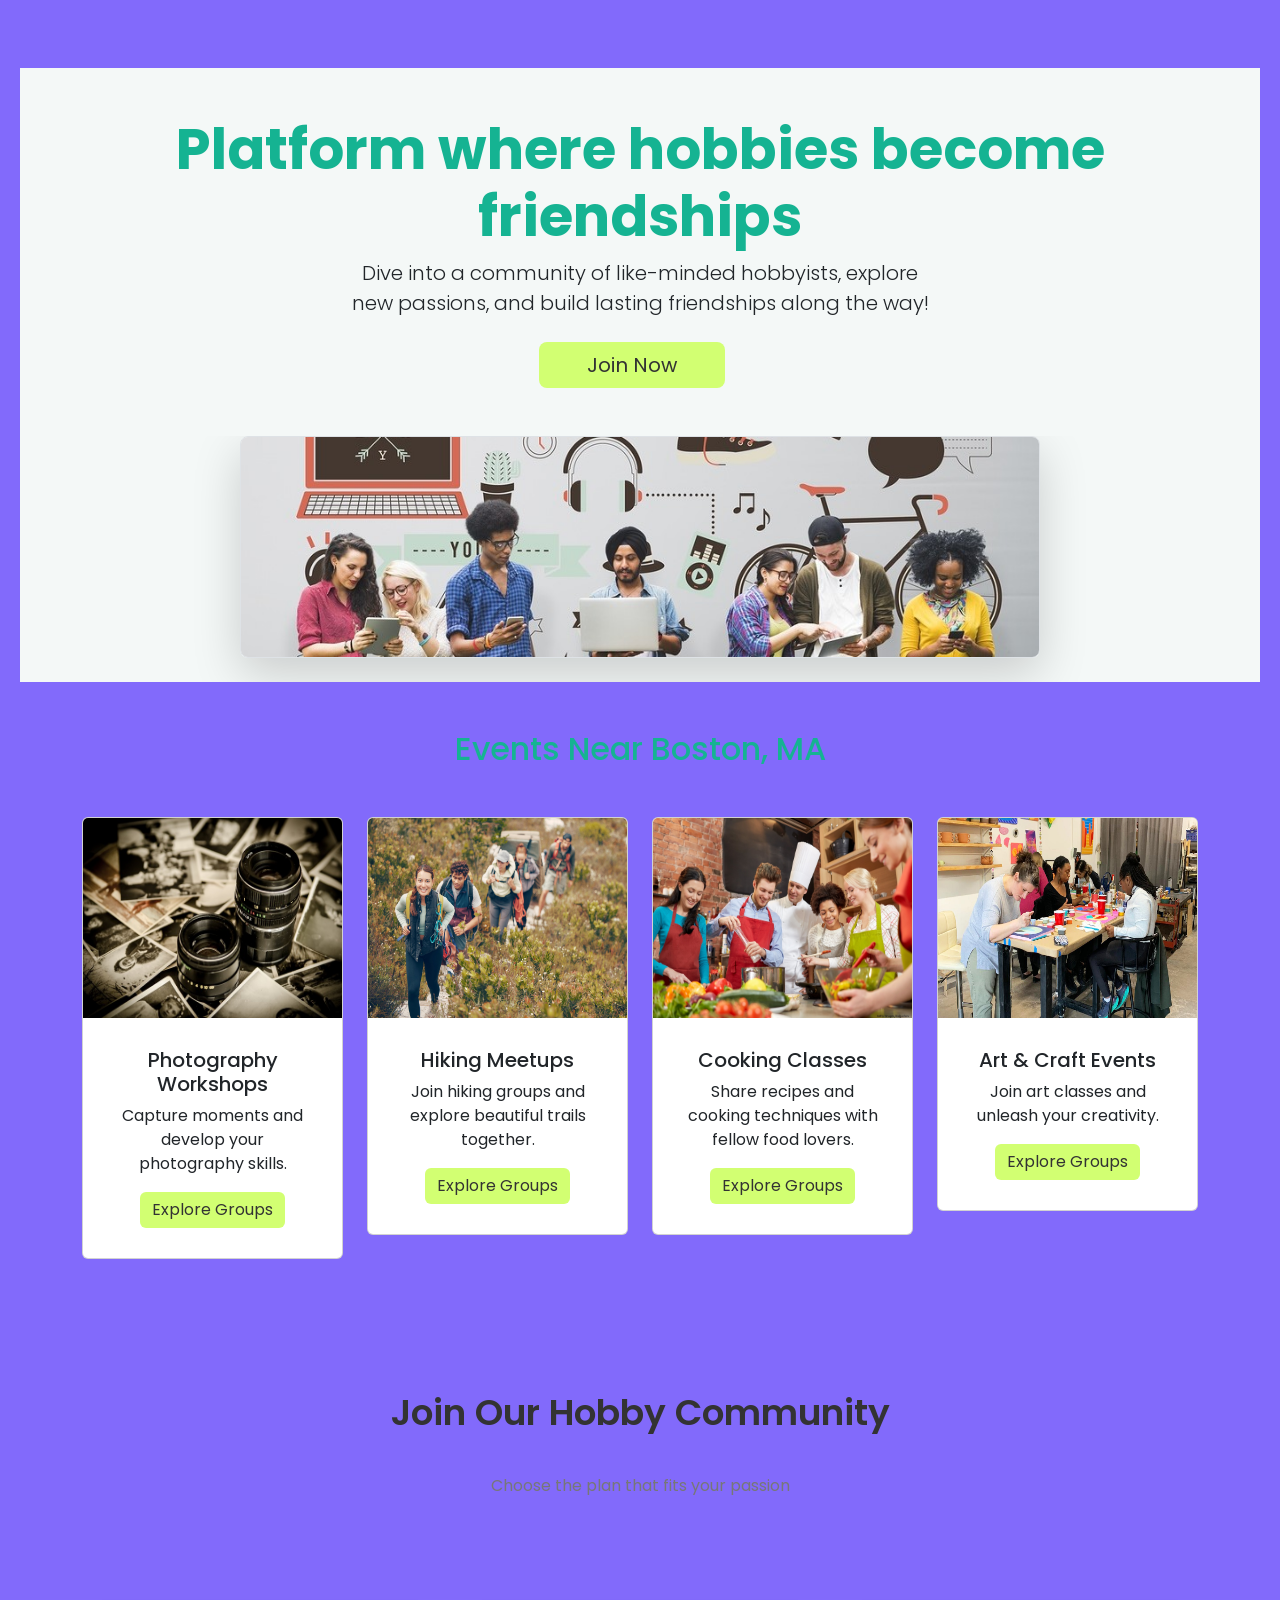
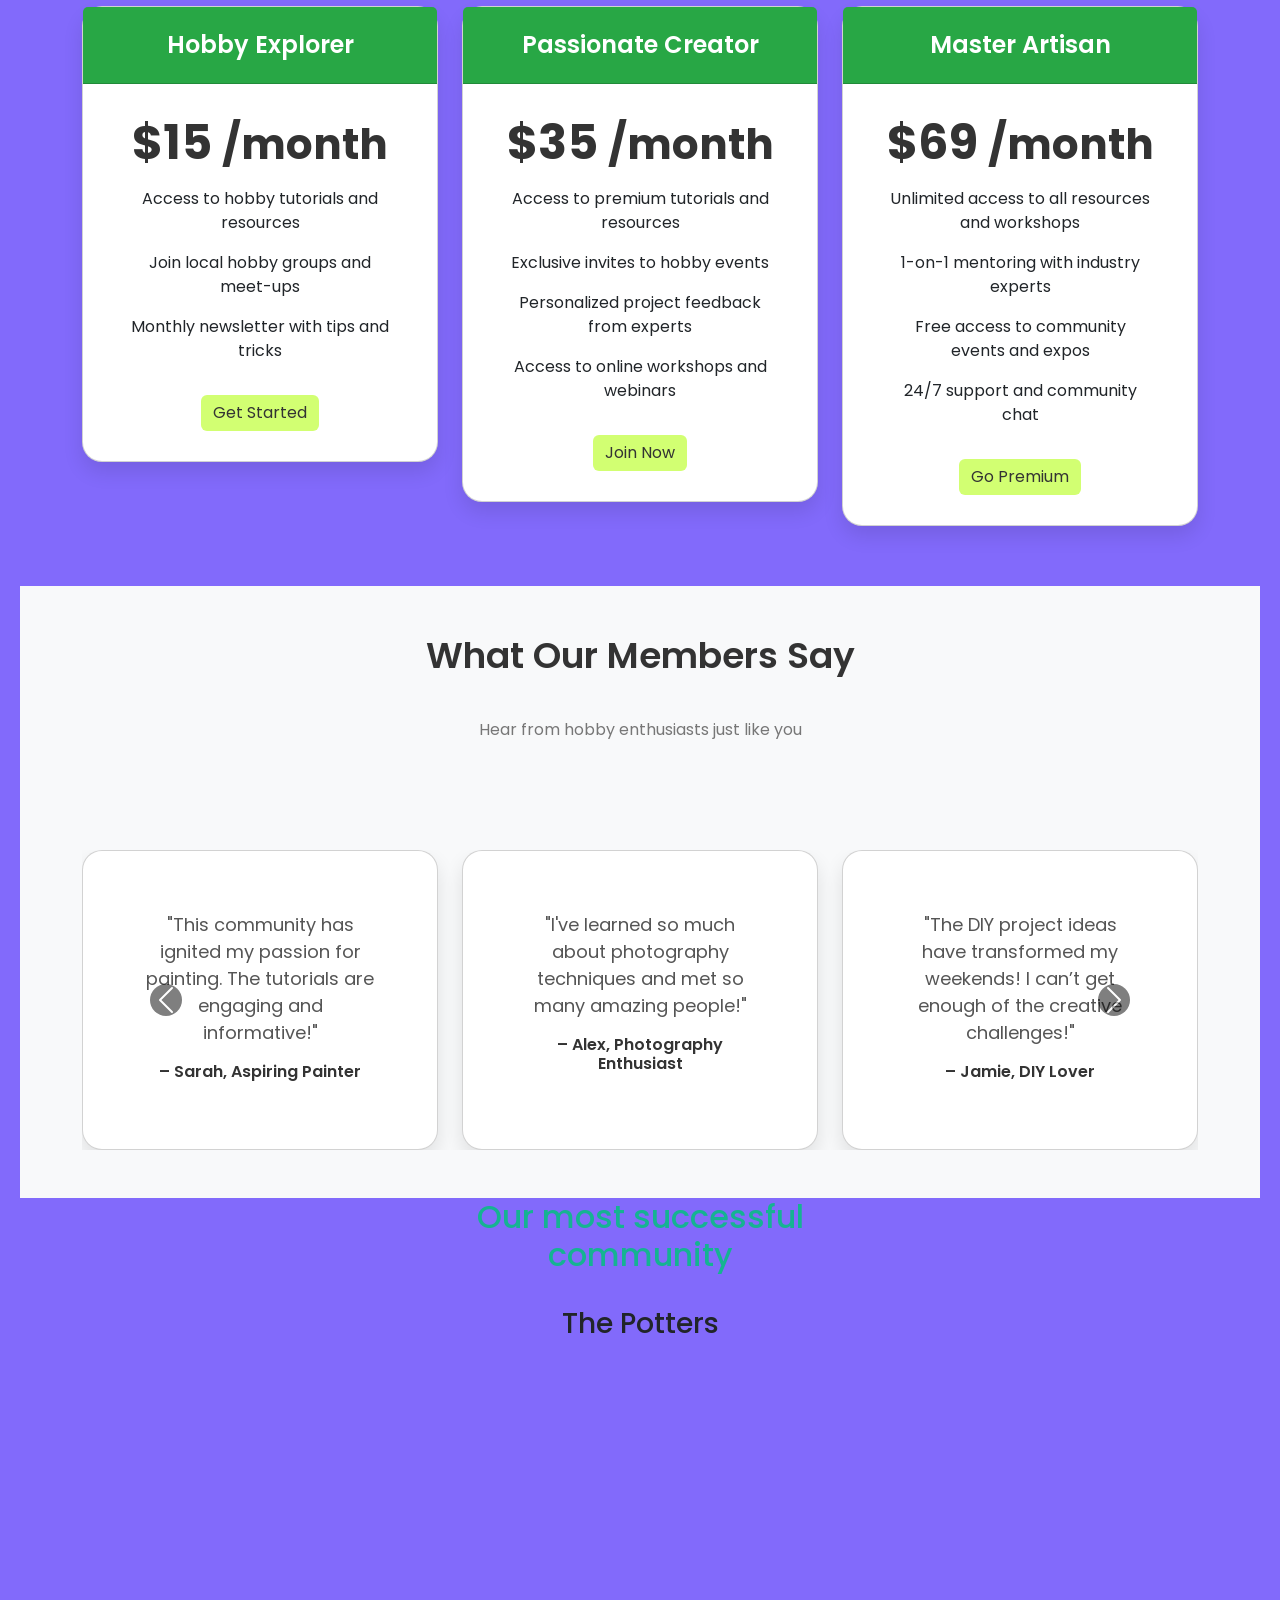
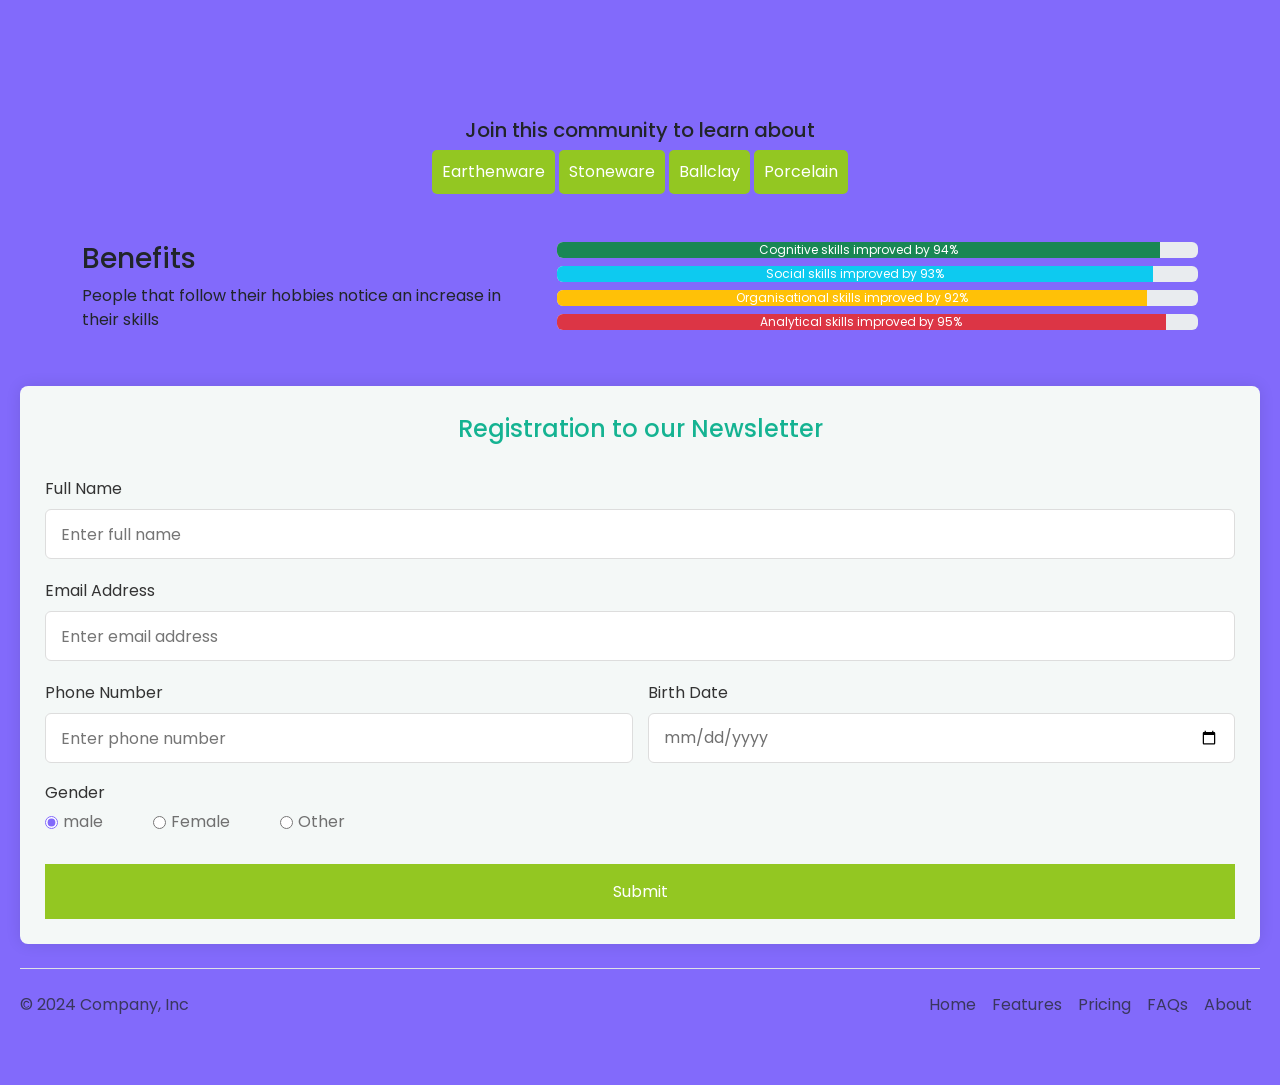
==== commit 25612343: "Adding form and footer along with tooltips 002340007" ====
--- a/index.html
+++ b/index.html
@@ -24,6 +24,8 @@
       crossorigin="anonymous"
     ></script>
     <link rel="stylesheet" href="style.css" />
+
+    <link rel="stylesheet" href="formstyle.css" />
   </head>
   <body>
     <!--Abhishek's code area start-->
@@ -101,9 +103,6 @@
       </section>
 
     <!--Gayatri's code area end-->
-
-    <!--Hrishi's code area start-->
-    <!--Hrishi's code area start-->
 
     <!--Gayatri's code area start-->
     <!--Gayatri's code area end-->
@@ -333,6 +332,165 @@
     </section>
     <!--Krish's code area end-->
 
+    <!--Hrishi's code area start-->
+
+    <div class="tooltip_div">
+      <h2>Our most successful community</h2>
+
+      <br>
+
+      <h3>The Potters</h3>
+
+      <br>
+      <div class="container">
+        <div class="row">
+          <div class="col-24">
+            <div class="container">
+              <div class="embed-responsive embed-responsive-16by9">
+                <iframe width="560" height="315" src="https://www.youtube.com/embed/l-dd7fW2Q9E?si=2aw8bJTtKetkDHRL" title="YouTube video player" frameborder="0" allow="accelerometer; autoplay; clipboard-write; encrypted-media; gyroscope; picture-in-picture; web-share" referrerpolicy="strict-origin-when-cross-origin" allowfullscreen></iframe>
+              </div>
+            </div>
+          </div>
+        </div>
+      </div>
+
+      <!-- <div class="container custom_card" style="padding: 5px 5px 5px 5px;">
+          <div class="row">
+              <div class="col-lg-6 mb-4">
+                  <div class="card" style="width: 18rem; padding: 10px 10px 10px 10px;">
+                      <img src="images/origami.jpeg" class="card-img-top" style="width: 270px; height: 200px;">
+                      <div class="card-body">
+                        <h5 class="card-title">Origami</h5>
+                        <p class="card-text">Some quick example text to build on the card title and make up the bulk of the card's content.</p>
+                        <button class="button">Read More</button>
+                      </div>
+                    </div>
+              </div>
+              <div class="col-lg-6 mb-4">
+                  <div class="card" style="width: 18rem; padding: 10px 10px 10px 10px;">
+                      <img src="images/kirigami.jpg" class="card-img-top" style="width: 270px; height: 200px; padding: auto;">
+                      <div class="card-body">
+                        <h5 class="card-title">Kirigami</h5>
+                        <p class="card-text">Some quick example text to build on the card title and make up the bulk of the card's content.</p>
+                        <button>Read More</button>
+                      </div>
+                    </div>
+              </div>
+
+          </div>
+      </div>         -->
+<br>
+      <div class="container">
+        <h5>Join this community to learn about</h5>
+        <div class="row">
+          <div class="col-12">
+            <button type="button" class="btn btn-secondary" data-bs-toggle="tooltip" data-bs-placement="top" title="A type of pottery that has not been fired to the point of vitrification and is thus slightly porous">
+              Earthenware
+            </button>
+            <button type="button" class="btn btn-secondary" data-bs-toggle="tooltip" data-bs-placement="top" title="A type of pottery that's made from clay and fired at a high temperature, resulting in a dense, durable, and non-porous material with a stone-like quality">
+              Stoneware
+            </button>
+            <button type="button" class="btn btn-secondary" data-bs-toggle="tooltip" data-bs-placement="top" title="It uses a fine-grained, plastic sedimentary clay that is a key ingredient in pottery, particularly for ceramic whiteware and sanitaryware">
+              Ballclay
+            </button>
+            <button type="button" class="btn btn-secondary" data-bs-toggle="tooltip" data-bs-placement="top" title="It uses a ceramic material that is hard, nonporous, and translucent, and is made by firing a mixture of kaolin, quartz, and a feldspathic rock at high temperatures">
+              Porcelain
+            </button>
+          </div>
+        </div>
+      </div>  
+    </div>
+
+    <br>
+    <br>
+
+  <div class="container">
+  <div class="row">
+      <div class = "col-5">
+          <h3>Benefits</h3>
+          <h7>People that follow their hobbies notice an increase in their skills</h7>
+        </div>
+      <div class = "col-7">
+          <div class="progress mb-2">
+              <div class="progress-bar bg-success" role="progressbar" style="width: 94%" aria-valuenow="94" aria-valuemin="0" aria-valuemax="100"> Cognitive skills improved by 94%</div>
+            </div>
+            <div class="progress mb-2">
+              <div class="progress-bar bg-info" role="progressbar" style="width: 93%" aria-valuenow="93" aria-valuemin="0" aria-valuemax="100"> Social skills improved by 93%</div>
+            </div>
+            <div class="progress mb-2">
+              <div class="progress-bar bg-warning" role="progressbar" style="width: 92%" aria-valuenow="92" aria-valuemin="0" aria-valuemax="100">Organisational skills improved by 92%</div>
+            </div>
+            <div class="progress mb-2">
+              <div class="progress-bar bg-danger" role="progressbar" style="width: 95%" aria-valuenow="95" aria-valuemin="0" aria-valuemax="100">Analytical skills improved by 95%</div>
+            </div>
+      </div>
+  </div>
+  </div>
+    <br>
+    <br>
+
+        <section class="form_container">
+          <header>Registration to our Newsletter</header>
+          <form action="#" class="form">
+            <div class="input-box">
+              <label>Full Name</label>
+              <input type="text" placeholder="Enter full name" required />
+            </div>
+    
+            <div class="input-box">
+              <label>Email Address</label>
+              <input type="text" placeholder="Enter email address" required />
+            </div>
+    
+            <div class="column">
+              <div class="input-box">
+                <label>Phone Number</label>
+                <input type="number" placeholder="Enter phone number" required />
+              </div>
+              <div class="input-box">
+                <label>Birth Date</label>
+                <input type="date" placeholder="Enter birth date" required />
+              </div>
+            </div>
+            <div class="gender-box">
+              <h3>Gender</h3>
+              <div class="gender-option">
+                <div class="gender">
+                  <input type="radio" id="check-male" name="gender" checked />
+                  <label for="check-male">male</label>
+                </div>
+                <div class="gender">
+                  <input type="radio" id="check-female" name="gender" />
+                  <label for="check-female">Female</label>
+                </div>
+                <div class="gender">
+                  <input type="radio" id="check-other" name="gender" />
+                  <label for="check-other">Other</label>
+                </div>
+              </div>
+            </div>
+    
+            </div>
+            <button>Submit</button>
+          </form>
+    
+        </section>
+        <div >
+          <footer class="d-flex flex-wrap justify-content-between align-items-center py-3 my-4 border-top">
+            <p class="col-md-4 mb-0 text-body-secondary">© 2024 Company, Inc</p>
+        
+            <ul class="nav col-md-4 justify-content-end">
+              <li class="nav-item"><a href="#" class="nav-link px-2 text-body-secondary">Home</a></li>
+              <li class="nav-item"><a href="#" class="nav-link px-2 text-body-secondary">Features</a></li>
+              <li class="nav-item"><a href="#" class="nav-link px-2 text-body-secondary">Pricing</a></li>
+              <li class="nav-item"><a href="#" class="nav-link px-2 text-body-secondary">FAQs</a></li>
+              <li class="nav-item"><a href="#" class="nav-link px-2 text-body-secondary">About</a></li>
+            </ul>
+          </footer>
+        </div>
+
+    <!--Hrishi's code area start-->
+
     <!-- Initialize tooltips -->
     <script>
       var tooltipTriggerList = [].slice.call(
--- a/formstyle.css
+++ b/formstyle.css
@@ -0,0 +1,129 @@
+/* Import Google font - Poppins */
+@import url("https://fonts.googleapis.com/css2?family=Poppins:wght@200;300;400;500;600;700&display=swap");
+* {
+  margin: 0;
+  padding: 0;
+  box-sizing: border-box;
+  font-family: "Poppins", sans-serif;
+}
+body {
+  min-height: 75vh;
+  align-items: center;
+  justify-content: center;
+  padding: 20px;
+  background: rgb(130, 106, 251);
+}
+.form_container {
+  position: relative;
+  background: #f4f8f7;
+  padding: 25px;
+  border-radius: 8px;
+  box-shadow: 0 0 15px rgba(0, 0, 0, 0.1);
+}
+.form_container header {
+  font-size: 1.5rem;
+  color: #15b392;
+  font-weight: 500;
+  text-align: center;
+}
+.form_container .form {
+  margin-top: 30px;
+}
+.form .input-box {
+  width: 100%;
+  margin-top: 20px;
+}
+.input-box label {
+  color: #333;
+}
+.form :where(.input-box input, .select-box) {
+  position: relative;
+  height: 50px;
+  width: 100%;
+  outline: none;
+  font-size: 1rem;
+  color: #707070;
+  margin-top: 8px;
+  border: 1px solid #ddd;
+  border-radius: 6px;
+  padding: 0 15px;
+}
+.input-box input:focus {
+  box-shadow: 0 1px 0 rgba(0, 0, 0, 0.1);
+}
+.form .column {
+  display: flex;
+  column-gap: 15px;
+}
+.form .gender-box {
+  margin-top: 20px;
+}
+.gender-box h3 {
+  color: #333;
+  font-size: 1rem;
+  font-weight: 400;
+  margin-bottom: 8px;
+}
+.form :where(.gender-option, .gender) {
+  display: flex;
+  align-items: center;
+  column-gap: 50px;
+  flex-wrap: wrap;
+}
+.form .gender {
+  column-gap: 5px;
+}
+.gender input {
+  accent-color: rgb(130, 106, 251);
+}
+.form :where(.gender input, .gender label) {
+  cursor: pointer;
+}
+.gender label {
+  color: #707070;
+}
+.address :where(input, .select-box) {
+  margin-top: 15px;
+}
+.select-box select {
+  height: 100%;
+  width: 100%;
+  outline: none;
+  border: none;
+  color: #707070;
+  font-size: 1rem;
+}
+.form button {
+  height: 55px;
+  width: 100%;
+  color: #fff;
+  font-size: 1rem;
+  font-weight: 400;
+  margin-top: 30px;
+  border: none;
+  cursor: pointer;
+  transition: all 0.2s ease;
+  background: #93c722;
+}
+.form button:hover {
+  background: #70981a;
+}
+
+.tooltip_div {
+    margin: auto auto auto auto;
+    width: 40%;
+    text-align: center;
+}
+
+.tooltip_div button {
+    background-color: #93c722;
+    border: #93c722;
+    padding: 10px 10px 10px 10px;
+    border-radius: 5px;
+    color: #fff;
+}
+
+.tooltip_div button:hover {
+    background-color: #70981a;
+    border: #70981a;
+}
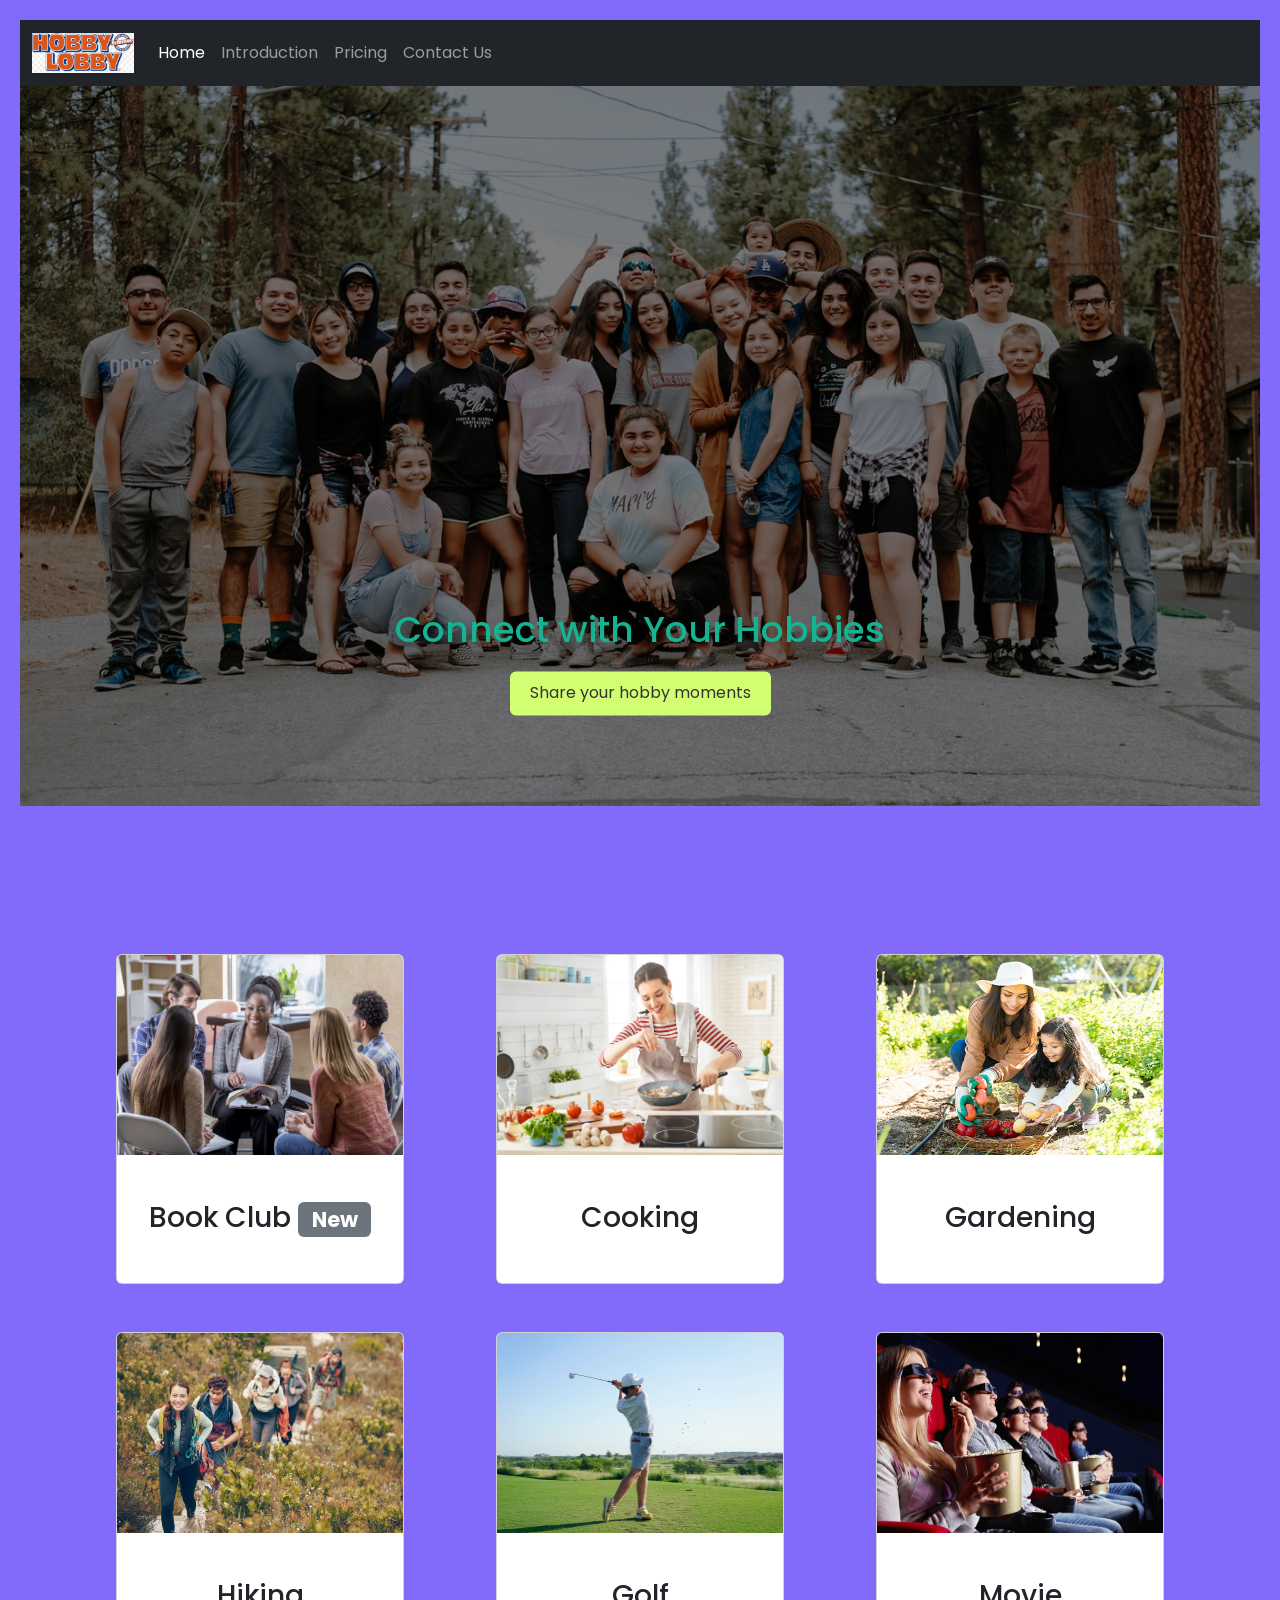
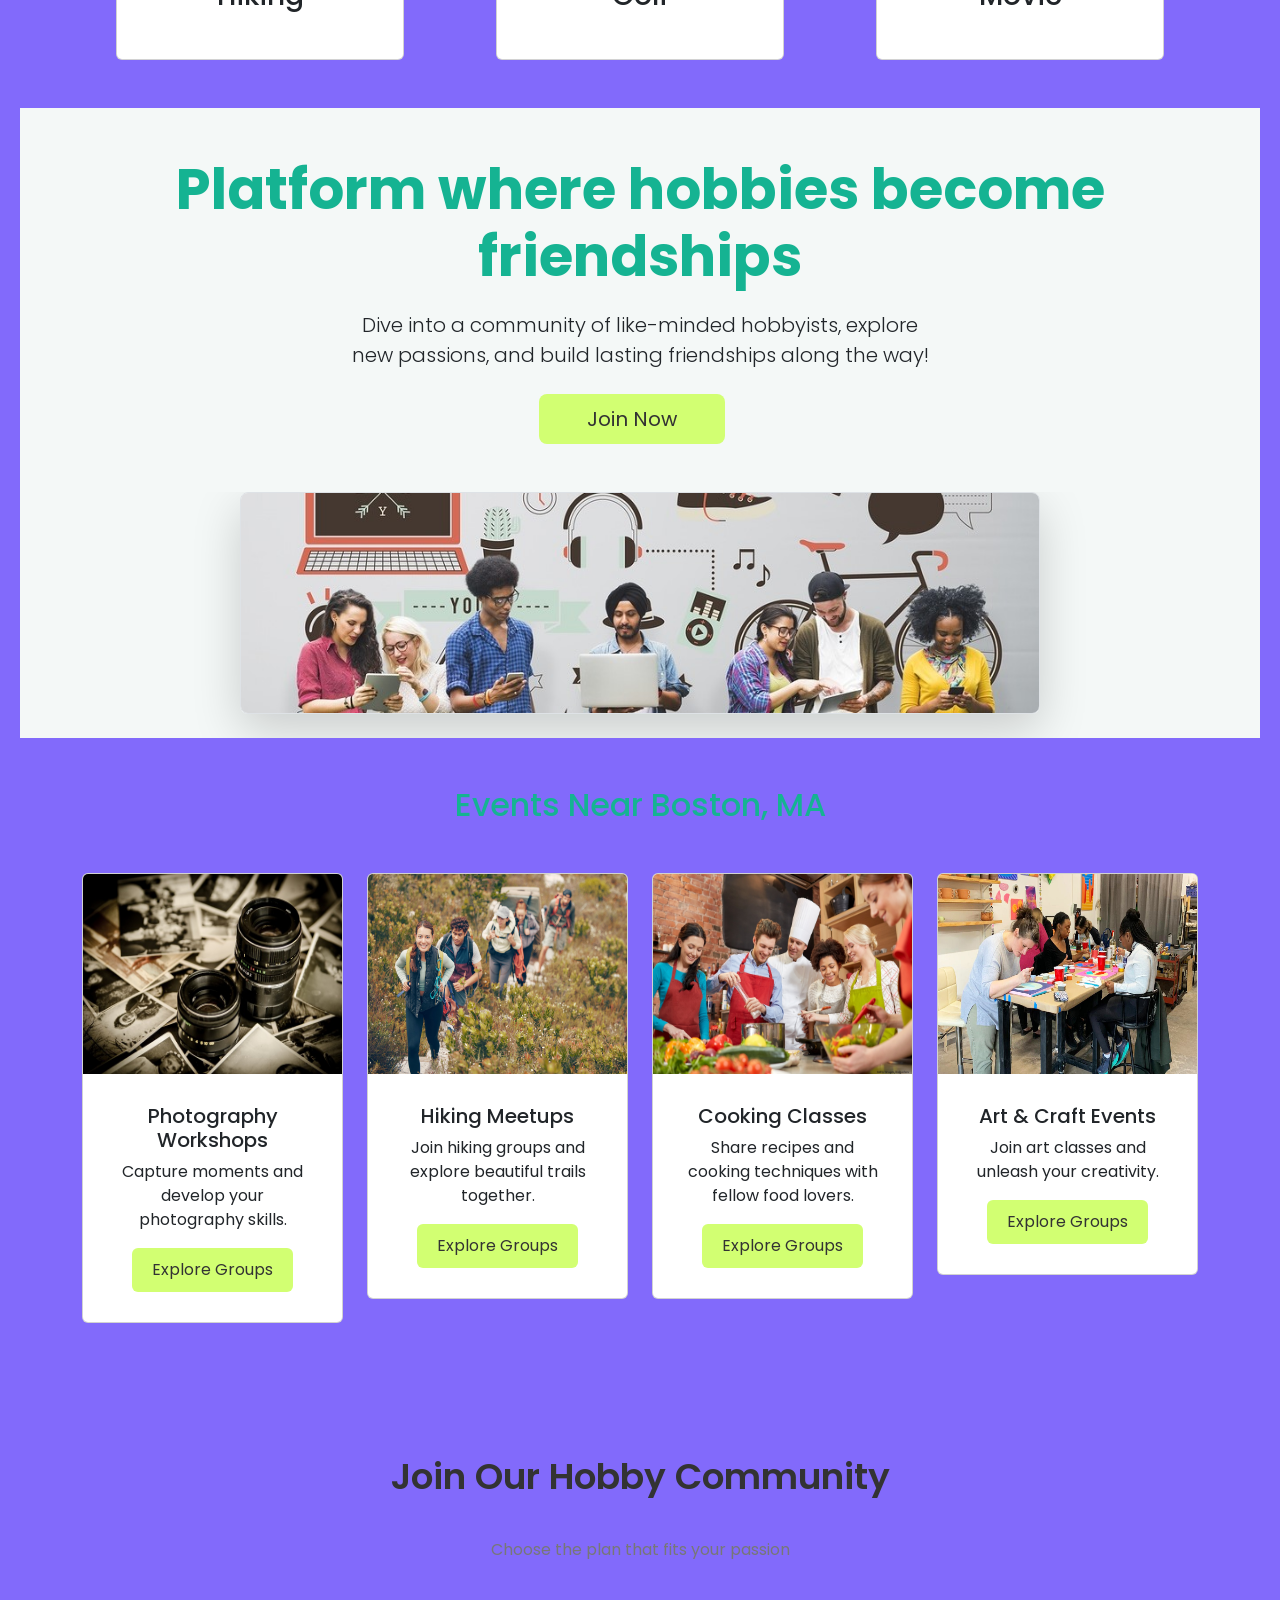
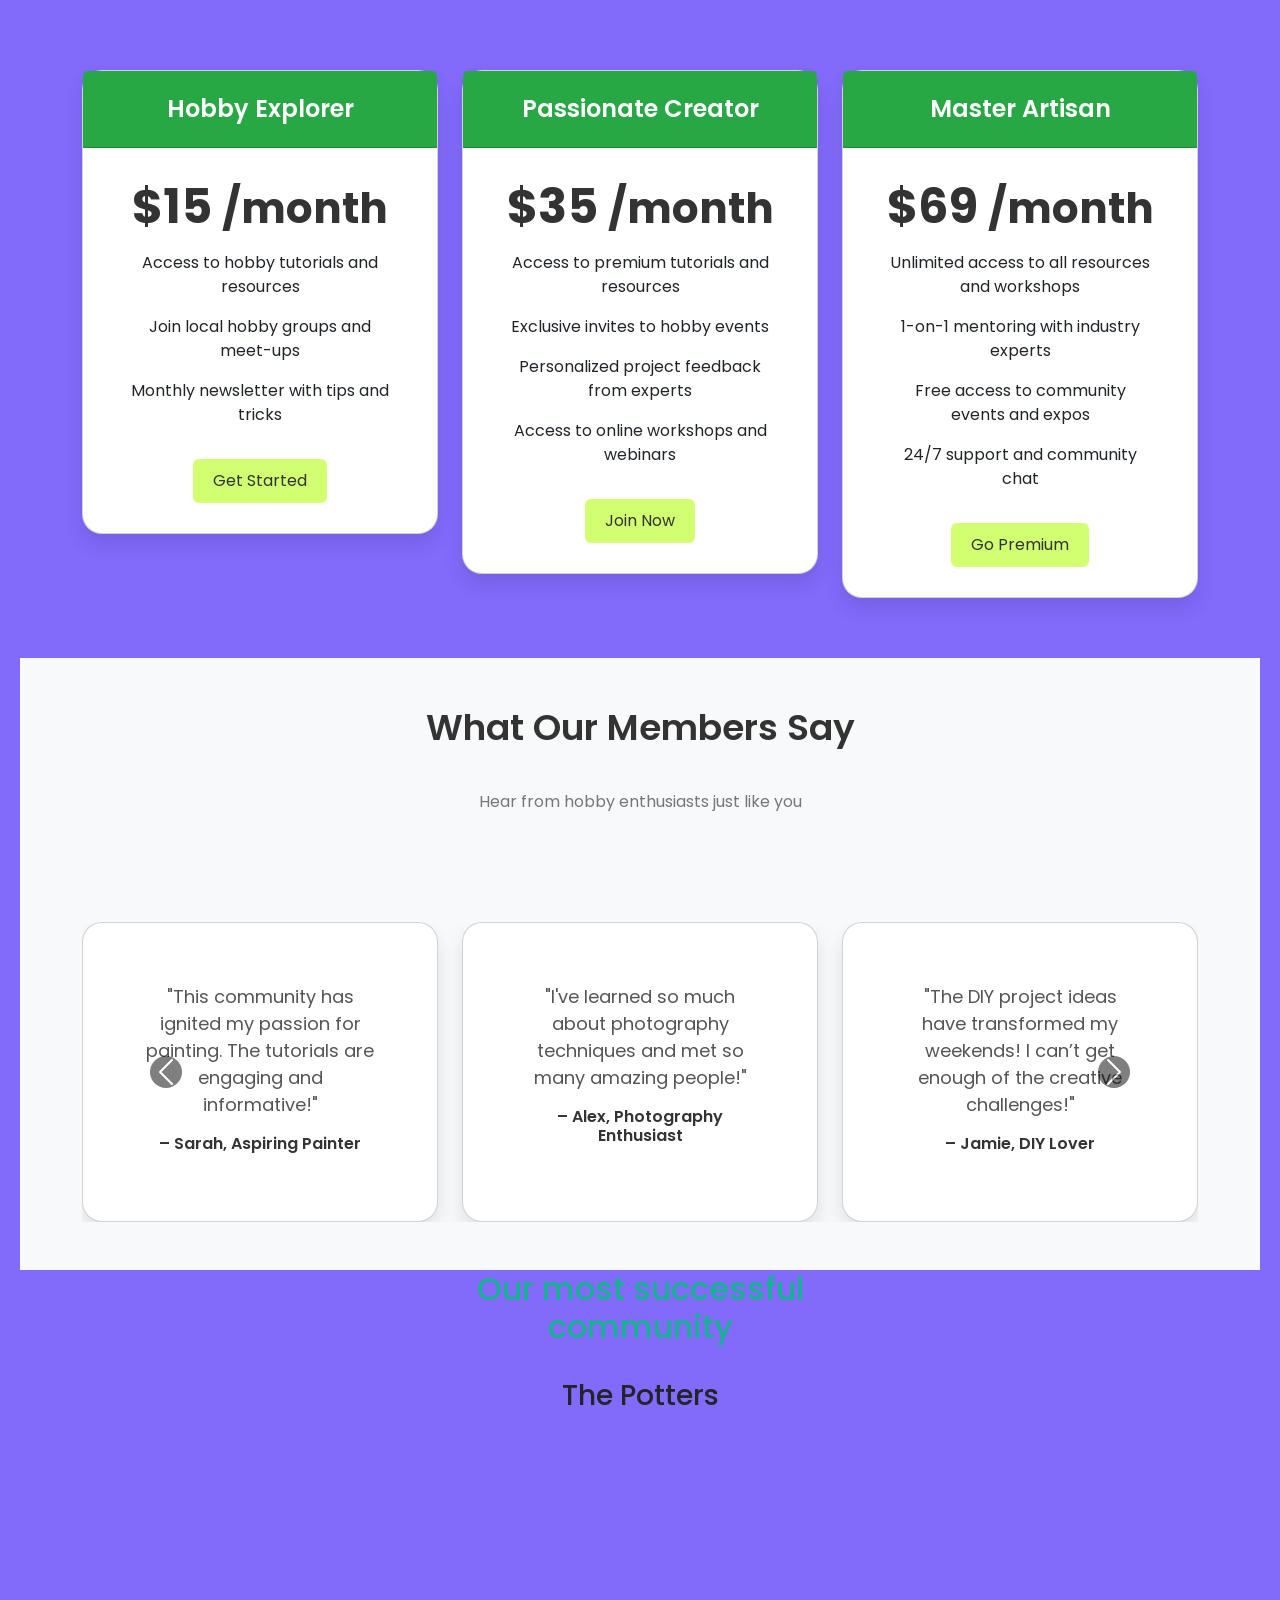
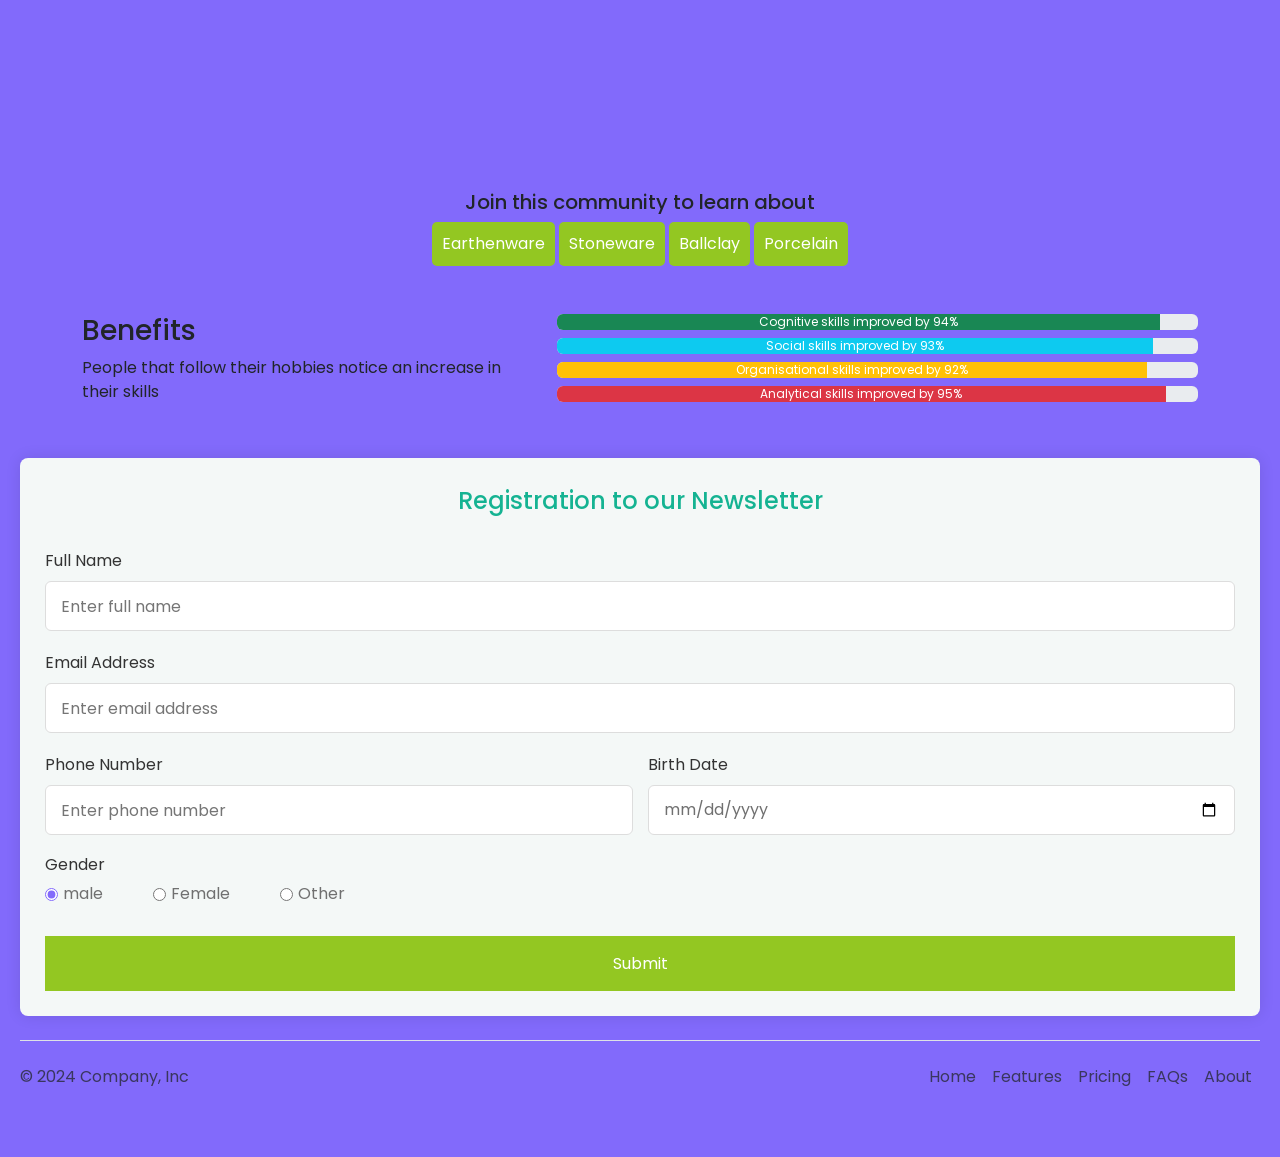
==== commit e3e47658: "Resolved Conflicts and Added Navbar" ====
--- a/index.html
+++ b/index.html
@@ -29,6 +29,102 @@
   </head>
   <body>
     <!--Abhishek's code area start-->
+
+    <nav class="navbar navbar-expand-lg navbar-dark bg-dark" >
+        <div class="container-fluid">
+          <a class="navbar-brand" href="#"><img src="images/logo.jpg" class="card-img-top" alt="..." style="height:40px"></a>
+          <button class="navbar-toggler" type="button" data-bs-toggle="collapse" data-bs-target="#navbarNav" aria-controls="navbarNav" aria-expanded="false" aria-label="Toggle navigation">
+            <span class="navbar-toggler-icon"></span>
+          </button>
+          <div class="collapse navbar-collapse" id="navbarNav">
+            <ul class="navbar-nav">
+              <li class="nav-item">
+                <a class="nav-link active" aria-current="page" href="#" data-bs-toggle="offcanvas"   data-bs-target="#offcanvas">Home</a>
+              </li>
+              <li class="nav-item">
+                <a class="nav-link" href="#">Introduction</a>
+              </li>
+              <li class="nav-item">
+                <a class="nav-link" href="#">Pricing</a>
+              </li>
+              <li class="nav-item">
+                <a class="nav-link">Contact Us</a>
+              </li>
+            </ul>
+          </div>
+        </div>
+      </nav>
+
+      <div class="offcanvas offcanvas-start " tabindex="-1" id="offcanvas" aria-labelledby="offcanvasLabel">
+        <div class="offcanvas-header">
+          <h5 class="offcanvas-title" id="offcanvasLabel">Hobby Lobby</h5>
+          <button type="button" class="btn-close" data-bs-dismiss="offcanvas" aria-label="Close"></button>
+        </div>
+        <div class="offcanvas-body">
+          A platform where enthusiasts can discover, connect, and share their passions with like-minded individuals.
+        </div>
+      </div>
+
+      <section class="image-section">
+        <div class="overlay">
+            <h1>Connect with Your Hobbies</h1>
+            <button class="btn btn-dark">Share your hobby moments</button>
+        </div>
+      </section>
+
+        <div class="container text-center" style="padding-top: 100px">
+          <div class="row row-cols-3">
+            <div class="col d-flex justify-content-center pt-5">
+              <div class="card" style="width: 18rem;">
+                <img src="images/BookClub.jpg" class="card-img-top" alt="..." style="height: 200px">
+                <div class="card-body">
+                  <p class="card-text"><h3>Book Club <span class="badge text-bg-secondary">New</span></h3></p>
+                </div>
+              </div>
+            </div>
+            <div class="col d-flex justify-content-center pt-5">
+              <div class="card" style="width: 18rem;">
+                <img src="images/Cooking.jpeg" class="card-img-top" alt="..." style="height: 200px">
+                <div class="card-body">
+                  <p class="card-text"><h3>Cooking</h3></p>
+                </div>
+              </div>
+            </div>
+            <div class="col d-flex justify-content-center pt-5">
+              <div class="card" style="width: 18rem;">
+                <img src="images/Gardening.jpg" class="card-img-top" alt="..." style="height: 200px">
+                <div class="card-body">
+                  <p class="card-text"><h3>Gardening</h3></p>
+                </div>
+              </div>
+            </div>
+            <div class="col d-flex justify-content-center pt-5">
+              <div class="card" style="width: 18rem;">
+                <img src="images/hiking.jpg" class="card-img-top" alt="..." style="height: 200px">
+                <div class="card-body">
+                  <p class="card-text"><h3>Hiking</h3></p>
+                </div>
+              </div>
+            </div>
+            <div class="col d-flex justify-content-center pt-5">
+              <div class="card" style="width: 18rem;">
+                <img src="images/Golf.jpeg" class="card-img-top" alt="..." style="height: 200px">
+                <div class="card-body">
+                  <p class="card-text"><h3>Golf</h3></p>
+                </div>
+              </div>
+            </div>
+            <div class="col d-flex justify-content-center pt-5">
+              <div class="card" style="width: 18rem;">
+                <img src="images/Movie.jpeg" class="card-img-top" alt="..." style="height: 200px">
+                <div class="card-body">
+                  <p class="card-text"><h3>Movie</h3></p>
+                </div>
+              </div>
+            </div>
+          </div>
+        </div>
+
     <!--Abhishek's code area end-->
 
     <!--Gayatri's code area start-->
--- a/style.css
+++ b/style.css
@@ -1,4 +1,54 @@
 /* Abhishek's code area start */
+body {
+    margin: 0;
+    font-family: Arial, sans-serif;
+}
+
+
+  h1 {
+    font-size: 36px;
+    margin-bottom: 20px;
+  }
+  
+  .btn {
+    background-color: #15b392;
+    color: #fff;
+    border: none;
+    padding: 10px 20px;
+    cursor: pointer;
+  }
+
+.image-section {
+    position: relative;
+    height: 80vh;
+    background-image: url('images/first.jpeg');
+    background-size: cover;
+    background-position: center; 
+}
+
+.image-section::before {
+    content: '';
+    position: absolute;
+    top: 0;
+    left: 0;
+    right: 0;
+    bottom: 0;
+    background-color: rgba(0, 0, 0, 0.5); 
+    z-index: 1; 
+}
+
+
+.overlay {
+    position: relative;
+    color: white;
+    text-align: center;
+    top: 80%;
+    transform: translateY(-50%); 
+    z-index: 2;
+}
+
+
+
 /* Abhishek's code area end */
 
 /* Gayatri's code area start */
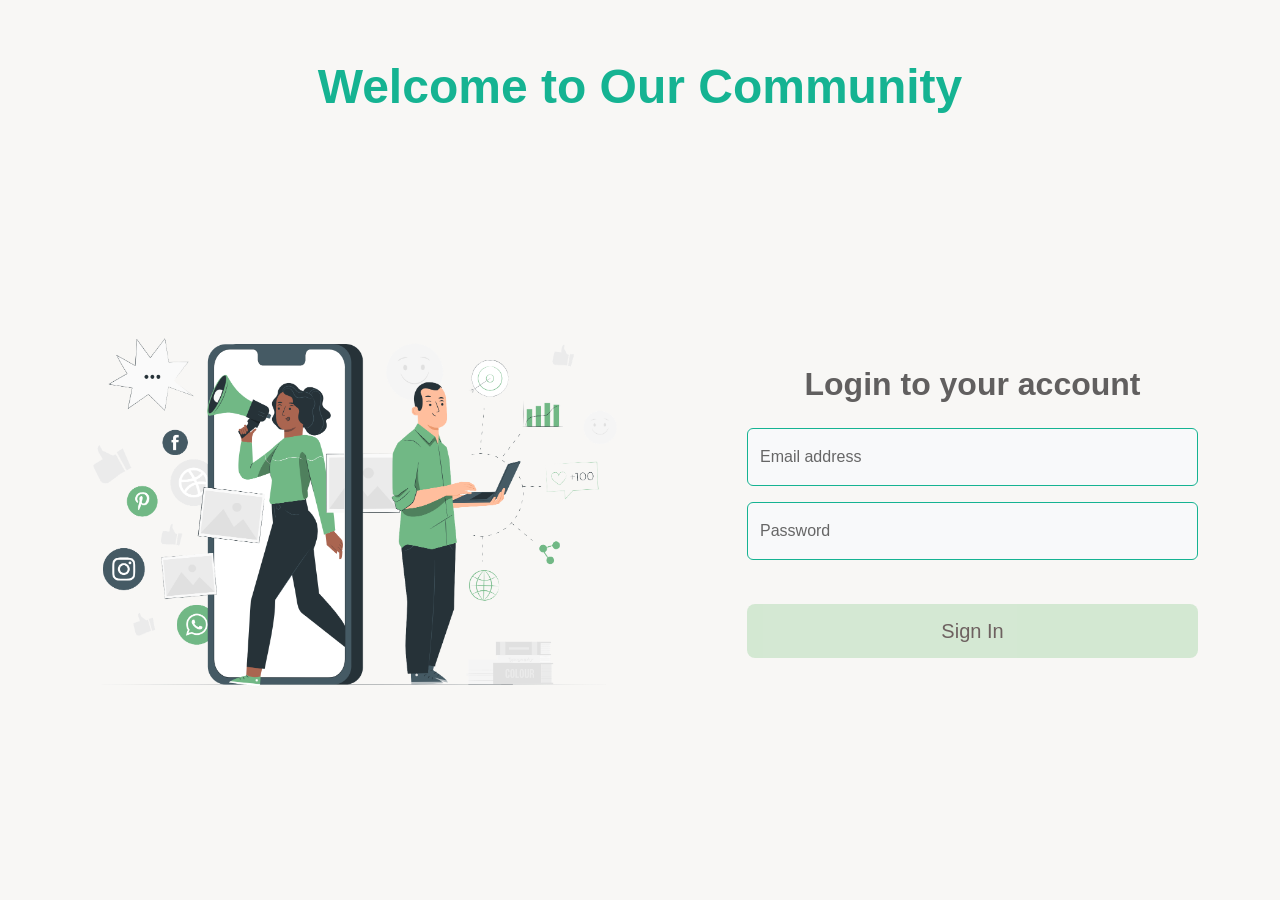
==== commit 456c253a: "Folder structure mantained" ====
--- a/index.html
+++ b/index.html
@@ -3,10 +3,7 @@
   <head>
     <meta charset="UTF-8" />
     <meta name="viewport" content="width=device-width, initial-scale=1.0" />
-  <head>
-    <meta charset="UTF-8" />
-    <meta name="viewport" content="width=device-width, initial-scale=1.0" />
-    <title>Document</title>
+    <title>Login Page</title>
     <link
       href="https://cdn.jsdelivr.net/npm/bootstrap@5.3.2/dist/css/bootstrap.min.css"
       rel="stylesheet"
@@ -18,584 +15,62 @@
       integrity="sha384-C6RzsynM9kWDrMNeT87bh95OGNyZPhcTNXj1NW7RuBCsyN/o0jlpcV8Qyq46cDfL"
       crossorigin="anonymous"
     ></script>
-    <script
-      src="https://code.jquery.com/jquery-3.7.1.min.js"
-      integrity="sha256-/JqT3SQfawRcv/BIHPThkBvs0OEvtFFmqPF/lYI/Cxo="
-      crossorigin="anonymous"
-    ></script>
-    <link rel="stylesheet" href="style.css" />
-
-    <link rel="stylesheet" href="formstyle.css" />
+    <link rel="stylesheet" href="css/login.css" />
   </head>
   <body>
-    <!--Abhishek's code area start-->
-
-    <nav class="navbar navbar-expand-lg navbar-dark bg-dark" >
-        <div class="container-fluid">
-          <a class="navbar-brand" href="#"><img src="images/logo.jpg" class="card-img-top" alt="..." style="height:40px"></a>
-          <button class="navbar-toggler" type="button" data-bs-toggle="collapse" data-bs-target="#navbarNav" aria-controls="navbarNav" aria-expanded="false" aria-label="Toggle navigation">
-            <span class="navbar-toggler-icon"></span>
-          </button>
-          <div class="collapse navbar-collapse" id="navbarNav">
-            <ul class="navbar-nav">
-              <li class="nav-item">
-                <a class="nav-link active" aria-current="page" href="#" data-bs-toggle="offcanvas"   data-bs-target="#offcanvas">Home</a>
-              </li>
-              <li class="nav-item">
-                <a class="nav-link" href="#">Introduction</a>
-              </li>
-              <li class="nav-item">
-                <a class="nav-link" href="#">Pricing</a>
-              </li>
-              <li class="nav-item">
-                <a class="nav-link">Contact Us</a>
-              </li>
-            </ul>
+    <section
+      class="vh-100 d-flex flex-column justify-content-start align-items-center"
+    >
+      <h1 class="title">Welcome to Our Community</h1>
+      <div class="container h-100">
+        <div class="row d-flex align-items-center justify-content-center h-100">
+          <div class="col-md-8 col-lg-7 col-xl-6">
+            <img
+              src="images/Marketing-pana.png"
+              class="img-fluid"
+              alt="Phone image"
+            />
           </div>
-        </div>
-      </nav>
-
-      <div class="offcanvas offcanvas-start " tabindex="-1" id="offcanvas" aria-labelledby="offcanvasLabel">
-        <div class="offcanvas-header">
-          <h5 class="offcanvas-title" id="offcanvasLabel">Hobby Lobby</h5>
-          <button type="button" class="btn-close" data-bs-dismiss="offcanvas" aria-label="Close"></button>
-        </div>
-        <div class="offcanvas-body">
-          A platform where enthusiasts can discover, connect, and share their passions with like-minded individuals.
-        </div>
-      </div>
-
-      <section class="image-section">
-        <div class="overlay">
-            <h1>Connect with Your Hobbies</h1>
-            <button class="btn btn-dark">Share your hobby moments</button>
-        </div>
-      </section>
-
-        <div class="container text-center" style="padding-top: 100px">
-          <div class="row row-cols-3">
-            <div class="col d-flex justify-content-center pt-5">
-              <div class="card" style="width: 18rem;">
-                <img src="images/BookClub.jpg" class="card-img-top" alt="..." style="height: 200px">
-                <div class="card-body">
-                  <p class="card-text"><h3>Book Club <span class="badge text-bg-secondary">New</span></h3></p>
-                </div>
+          <div class="col-md-7 col-lg-5 col-xl-5 offset-xl-1">
+            <h2 class="form-title mb-4">Login to your account</h2>
+            <form>
+              <div class="form-floating mb-3">
+                <input
+                  type="email"
+                  class="form-control"
+                  id="floatingInput"
+                  placeholder="name@example.com"
+                />
+                <label for="floatingInput">Email address</label>
+                <div id="emailError" class="text-danger mt-1"></div>
+                <!-- Error message placeholder -->
               </div>
-            </div>
-            <div class="col d-flex justify-content-center pt-5">
-              <div class="card" style="width: 18rem;">
-                <img src="images/Cooking.jpeg" class="card-img-top" alt="..." style="height: 200px">
-                <div class="card-body">
-                  <p class="card-text"><h3>Cooking</h3></p>
-                </div>
+              <div class="form-floating">
+                <input
+                  type="password"
+                  class="form-control"
+                  id="floatingPassword"
+                  placeholder="Password"
+                />
+                <label for="floatingPassword">Password</label>
+                <div id="passwordError" class="text-danger mt-1"></div>
+                <!-- Error message placeholder -->
               </div>
-            </div>
-            <div class="col d-flex justify-content-center pt-5">
-              <div class="card" style="width: 18rem;">
-                <img src="images/Gardening.jpg" class="card-img-top" alt="..." style="height: 200px">
-                <div class="card-body">
-                  <p class="card-text"><h3>Gardening</h3></p>
-                </div>
-              </div>
-            </div>
-            <div class="col d-flex justify-content-center pt-5">
-              <div class="card" style="width: 18rem;">
-                <img src="images/hiking.jpg" class="card-img-top" alt="..." style="height: 200px">
-                <div class="card-body">
-                  <p class="card-text"><h3>Hiking</h3></p>
-                </div>
-              </div>
-            </div>
-            <div class="col d-flex justify-content-center pt-5">
-              <div class="card" style="width: 18rem;">
-                <img src="images/Golf.jpeg" class="card-img-top" alt="..." style="height: 200px">
-                <div class="card-body">
-                  <p class="card-text"><h3>Golf</h3></p>
-                </div>
-              </div>
-            </div>
-            <div class="col d-flex justify-content-center pt-5">
-              <div class="card" style="width: 18rem;">
-                <img src="images/Movie.jpeg" class="card-img-top" alt="..." style="height: 200px">
-                <div class="card-body">
-                  <p class="card-text"><h3>Movie</h3></p>
-                </div>
-              </div>
-            </div>
-          </div>
-        </div>
-
-    <!--Abhishek's code area end-->
-
-    <!--Gayatri's code area start-->
-
-    
-    <!-- Banner Section -->
-    <section id="banner">
-
-        <div class="px-4 pt-5 my-5 text-center ">
-            <h1  class="display-4 fw-bold  color" >Platform where hobbies become friendships</h1>
-            <div class="col-lg-6 mx-auto">
-              <p class="lead mb-4">Dive into a community of like-minded hobbyists, explore new passions, and build lasting friendships along the way!</p>
-              <div class="d-grid gap-2 d-sm-flex justify-content-sm-center mb-5">
-                <button type="button" class="btn btn-primary btn-lg px-5 me-sm-3">Join Now</button>
-             
-              </div>
-            </div>
-            <div class="overflow-hidden" style="max-height: 30vh;">
-              <div class="container px-5">
-                <img src="./images/students.jpeg" class="img-fluid border rounded-3 shadow-lg mb-4" alt="Example image" width="800" height="500" loading="lazy">
-              </div>
-            </div>
-          </div>
-
-     </section>
-
-     <!-- popular hobbies Section -->
-     <section id="popular-hobbies" class="container my-5">
-        <h2 class="text-center mb-5">Events Near Boston, MA</h2> 
-        <div class="row">
-          <div class="col-md-3 mb-4"> 
-            <div class="card">
-              <img src="./images/photography.jpg" class="card-img-top" alt="Hobby 1" height="200">
-              <div class="card-body">
-                <h5 class="card-title">Photography Workshops</h5>
-                <p class="card-text">Capture moments and develop your photography skills.</p>
-                <a href="#" class="btn btn-primary">Explore Groups</a>
-              </div>
-            </div>
-          </div>
-          <div class="col-md-3 mb-4"> 
-            <div class="card">
-              <img src="./images/Hiking.jpg" class="card-img-top" alt="Hobby 2 "height="200">
-              <div class="card-body">
-                <h5 class="card-title">Hiking Meetups</h5>
-                <p class="card-text">Join hiking groups and explore beautiful trails together.</p>
-                <a href="#" class="btn btn-primary">Explore Groups</a>
-              </div>
-            </div>
-          </div>
-          <div class="col-md-3 mb-4"> 
-            <div class="card">
-              <img src="./images/cooking.jpg" class="card-img-top" alt="Hobby 3"height="200">
-              <div class="card-body">
-                <h5 class="card-title">Cooking Classes</h5>
-                <p class="card-text">Share recipes and cooking techniques with fellow food lovers.</p>
-                <a href="#" class="btn btn-primary">Explore Groups</a>
-              </div>
-            </div>
-          </div>
-          <div class="col-md-3 mb-4"> 
-            <div class="card">
-              <img src="./images/art.jpg" class="card-img-top" alt="Hobby 4"height="200"> <!-- Replace with your image -->
-              <div class="card-body">
-                <h5 class="card-title">Art & Craft Events</h5>
-                <p class="card-text">Join art classes and unleash your creativity.</p>
-                <a href="#" class="btn btn-primary">Explore Groups</a>
-              </div>
-            </div>
-          </div>
-        </div>
-      </section>
-
-    <!--Gayatri's code area end-->
-
-    <!--Gayatri's code area start-->
-    <!--Gayatri's code area end-->
-
-    <!--Krish's code area start-->
-    <!-- Pricing Section -->
-    <section class="pricing-section">
-      <div class="container">
-        <div class="row mb-5">
-          <div class="col">
-            <h2 class="section-title">Join Our Hobby Community</h2>
-            <p class="section-subtitle">
-              Choose the plan that fits your passion
-            </p>
-          </div>
-        </div>
-
-        <div class="row g-4">
-          <!-- Basic Plan -->
-          <div class="col-lg-4 col-md-6">
-            <div
-              class="card pricing-card"
-              data-bs-toggle="tooltip"
-              title="Ideal for casual hobbyists looking to explore"
-            >
-              <div class="card-header">Hobby Explorer</div>
-              <div class="card-body">
-                <h3 class="price">$15 <small>/month</small></h3>
-                <ul class="list-group list-group-flush">
-                  <li class="list-group-item">
-                    Access to hobby tutorials and resources
-                  </li>
-                  <li class="list-group-item">
-                    Join local hobby groups and meet-ups
-                  </li>
-                  <li class="list-group-item">
-                    Monthly newsletter with tips and tricks
-                  </li>
-                </ul>
-                <a href="#" class="btn btn-primary mt-4">Get Started</a>
-              </div>
-            </div>
-          </div>
-
-          <!-- Standard Plan -->
-          <div class="col-lg-4 col-md-6">
-            <div
-              class="card pricing-card"
-              data-bs-toggle="tooltip"
-              title="Perfect for dedicated hobbyists who want more"
-            >
-              <div class="card-header">Passionate Creator</div>
-              <div class="card-body">
-                <h3 class="price">$35 <small>/month</small></h3>
-                <ul class="list-group list-group-flush">
-                  <li class="list-group-item">
-                    Access to premium tutorials and resources
-                  </li>
-                  <li class="list-group-item">
-                    Exclusive invites to hobby events
-                  </li>
-                  <li class="list-group-item">
-                    Personalized project feedback from experts
-                  </li>
-                  <li class="list-group-item">
-                    Access to online workshops and webinars
-                  </li>
-                </ul>
-                <a href="#" class="btn btn-primary mt-4">Join Now</a>
-              </div>
-            </div>
-          </div>
-
-          <!-- Premium Plan -->
-          <div class="col-lg-4 col-md-6 mx-md-auto">
-            <div
-              class="card pricing-card"
-              data-bs-toggle="tooltip"
-              title="For the ultimate hobbyist experience"
-            >
-              <div class="card-header">Master Artisan</div>
-              <div class="card-body">
-                <h3 class="price">$69 <small>/month</small></h3>
-                <ul class="list-group list-group-flush">
-                  <li class="list-group-item">
-                    Unlimited access to all resources and workshops
-                  </li>
-                  <li class="list-group-item">
-                    1-on-1 mentoring with industry experts
-                  </li>
-                  <li class="list-group-item">
-                    Free access to community events and expos
-                  </li>
-                  <li class="list-group-item">
-                    24/7 support and community chat
-                  </li>
-                </ul>
-                <a href="#" class="btn btn-primary mt-4">Go Premium</a>
-              </div>
-            </div>
+              <br />
+              <button
+                type="submit"
+                class="btn btn-primary btn-lg btn-block full-width-btn"
+                id="signInBtn"
+                disabled
+              >
+                Sign In
+              </button>
+            </form>
           </div>
         </div>
       </div>
     </section>
-
-    <!-- Testimonial Section -->
-    <section class="testimonial-section py-5 bg-light">
-      <div class="container">
-        <div class="row mb-5">
-          <div class="col">
-            <h2 class="section-title">What Our Members Say</h2>
-            <p class="section-subtitle">
-              Hear from hobby enthusiasts just like you
-            </p>
-          </div>
-        </div>
-
-        <div
-          id="testimonialCarousel"
-          class="carousel slide"
-          data-bs-ride="carousel"
-        >
-          <div class="carousel-inner">
-            <div class="carousel-item active">
-              <div class="row">
-                <div class="col-md-4">
-                  <div class="card testimonial-card mx-auto">
-                    <div class="card-body text-center">
-                      <p class="testimonial-text">
-                        "This community has ignited my passion for painting. The
-                        tutorials are engaging and informative!"
-                      </p>
-                      <h5 class="testimonial-author">
-                        – Sarah, Aspiring Painter
-                      </h5>
-                    </div>
-                  </div>
-                </div>
-                <div class="col-md-4">
-                  <div class="card testimonial-card mx-auto">
-                    <div class="card-body text-center">
-                      <p class="testimonial-text">
-                        "I've learned so much about photography techniques and
-                        met so many amazing people!"
-                      </p>
-                      <h5 class="testimonial-author">
-                        – Alex, Photography Enthusiast
-                      </h5>
-                    </div>
-                  </div>
-                </div>
-                <div class="col-md-4">
-                  <div class="card testimonial-card mx-auto">
-                    <div class="card-body text-center">
-                      <p class="testimonial-text">
-                        "The DIY project ideas have transformed my weekends! I
-                        can’t get enough of the creative challenges!"
-                      </p>
-                      <h5 class="testimonial-author">– Jamie, DIY Lover</h5>
-                    </div>
-                  </div>
-                </div>
-              </div>
-            </div>
-            <div class="carousel-item">
-              <div class="row">
-                <div class="col-md-4">
-                  <div class="card testimonial-card mx-auto">
-                    <div class="card-body text-center">
-                      <p class="testimonial-text">
-                        "Joining this community has not only enhanced my skills
-                        but also helped me make lifelong friends!"
-                      </p>
-                      <h5 class="testimonial-author">
-                        – Emily, Craft Enthusiast
-                      </h5>
-                    </div>
-                  </div>
-                </div>
-                <div class="col-md-4">
-                  <div class="card testimonial-card mx-auto">
-                    <div class="card-body text-center">
-                      <p class="testimonial-text">
-                        "The mentorship program was a game-changer for my
-                        woodworking skills!"
-                      </p>
-                      <h5 class="testimonial-author">– Chris, Woodworker</h5>
-                    </div>
-                  </div>
-                </div>
-                <div class="col-md-4">
-                  <div class="card testimonial-card mx-auto">
-                    <div class="card-body text-center">
-                      <p class="testimonial-text">
-                        "I love how diverse the community is! There’s something
-                        here for every hobbyist!"
-                      </p>
-                      <h5 class="testimonial-author">– Jordan, Hobbyist</h5>
-                    </div>
-                  </div>
-                </div>
-              </div>
-            </div>
-          </div>
-
-          <!-- Carousel Controls -->
-          <button
-            class="carousel-control-prev"
-            type="button"
-            data-bs-target="#testimonialCarousel"
-            data-bs-slide="prev"
-          >
-            <span class="carousel-control-prev-icon" aria-hidden="true"></span>
-            <span class="visually-hidden">Previous</span>
-          </button>
-          <button
-            class="carousel-control-next"
-            type="button"
-            data-bs-target="#testimonialCarousel"
-            data-bs-slide="next"
-          >
-            <span class="carousel-control-next-icon" aria-hidden="true"></span>
-            <span class="visually-hidden">Next</span>
-          </button>
-        </div>
-      </div>
-    </section>
-    <!--Krish's code area end-->
-
-    <!--Hrishi's code area start-->
-
-    <div class="tooltip_div">
-      <h2>Our most successful community</h2>
-
-      <br>
-
-      <h3>The Potters</h3>
-
-      <br>
-      <div class="container">
-        <div class="row">
-          <div class="col-24">
-            <div class="container">
-              <div class="embed-responsive embed-responsive-16by9">
-                <iframe width="560" height="315" src="https://www.youtube.com/embed/l-dd7fW2Q9E?si=2aw8bJTtKetkDHRL" title="YouTube video player" frameborder="0" allow="accelerometer; autoplay; clipboard-write; encrypted-media; gyroscope; picture-in-picture; web-share" referrerpolicy="strict-origin-when-cross-origin" allowfullscreen></iframe>
-              </div>
-            </div>
-          </div>
-        </div>
-      </div>
-
-      <!-- <div class="container custom_card" style="padding: 5px 5px 5px 5px;">
-          <div class="row">
-              <div class="col-lg-6 mb-4">
-                  <div class="card" style="width: 18rem; padding: 10px 10px 10px 10px;">
-                      <img src="images/origami.jpeg" class="card-img-top" style="width: 270px; height: 200px;">
-                      <div class="card-body">
-                        <h5 class="card-title">Origami</h5>
-                        <p class="card-text">Some quick example text to build on the card title and make up the bulk of the card's content.</p>
-                        <button class="button">Read More</button>
-                      </div>
-                    </div>
-              </div>
-              <div class="col-lg-6 mb-4">
-                  <div class="card" style="width: 18rem; padding: 10px 10px 10px 10px;">
-                      <img src="images/kirigami.jpg" class="card-img-top" style="width: 270px; height: 200px; padding: auto;">
-                      <div class="card-body">
-                        <h5 class="card-title">Kirigami</h5>
-                        <p class="card-text">Some quick example text to build on the card title and make up the bulk of the card's content.</p>
-                        <button>Read More</button>
-                      </div>
-                    </div>
-              </div>
-
-          </div>
-      </div>         -->
-<br>
-      <div class="container">
-        <h5>Join this community to learn about</h5>
-        <div class="row">
-          <div class="col-12">
-            <button type="button" class="btn btn-secondary" data-bs-toggle="tooltip" data-bs-placement="top" title="A type of pottery that has not been fired to the point of vitrification and is thus slightly porous">
-              Earthenware
-            </button>
-            <button type="button" class="btn btn-secondary" data-bs-toggle="tooltip" data-bs-placement="top" title="A type of pottery that's made from clay and fired at a high temperature, resulting in a dense, durable, and non-porous material with a stone-like quality">
-              Stoneware
-            </button>
-            <button type="button" class="btn btn-secondary" data-bs-toggle="tooltip" data-bs-placement="top" title="It uses a fine-grained, plastic sedimentary clay that is a key ingredient in pottery, particularly for ceramic whiteware and sanitaryware">
-              Ballclay
-            </button>
-            <button type="button" class="btn btn-secondary" data-bs-toggle="tooltip" data-bs-placement="top" title="It uses a ceramic material that is hard, nonporous, and translucent, and is made by firing a mixture of kaolin, quartz, and a feldspathic rock at high temperatures">
-              Porcelain
-            </button>
-          </div>
-        </div>
-      </div>  
-    </div>
-
-    <br>
-    <br>
-
-  <div class="container">
-  <div class="row">
-      <div class = "col-5">
-          <h3>Benefits</h3>
-          <h7>People that follow their hobbies notice an increase in their skills</h7>
-        </div>
-      <div class = "col-7">
-          <div class="progress mb-2">
-              <div class="progress-bar bg-success" role="progressbar" style="width: 94%" aria-valuenow="94" aria-valuemin="0" aria-valuemax="100"> Cognitive skills improved by 94%</div>
-            </div>
-            <div class="progress mb-2">
-              <div class="progress-bar bg-info" role="progressbar" style="width: 93%" aria-valuenow="93" aria-valuemin="0" aria-valuemax="100"> Social skills improved by 93%</div>
-            </div>
-            <div class="progress mb-2">
-              <div class="progress-bar bg-warning" role="progressbar" style="width: 92%" aria-valuenow="92" aria-valuemin="0" aria-valuemax="100">Organisational skills improved by 92%</div>
-            </div>
-            <div class="progress mb-2">
-              <div class="progress-bar bg-danger" role="progressbar" style="width: 95%" aria-valuenow="95" aria-valuemin="0" aria-valuemax="100">Analytical skills improved by 95%</div>
-            </div>
-      </div>
-  </div>
-  </div>
-    <br>
-    <br>
-
-        <section class="form_container">
-          <header>Registration to our Newsletter</header>
-          <form action="#" class="form">
-            <div class="input-box">
-              <label>Full Name</label>
-              <input type="text" placeholder="Enter full name" required />
-            </div>
-    
-            <div class="input-box">
-              <label>Email Address</label>
-              <input type="text" placeholder="Enter email address" required />
-            </div>
-    
-            <div class="column">
-              <div class="input-box">
-                <label>Phone Number</label>
-                <input type="number" placeholder="Enter phone number" required />
-              </div>
-              <div class="input-box">
-                <label>Birth Date</label>
-                <input type="date" placeholder="Enter birth date" required />
-              </div>
-            </div>
-            <div class="gender-box">
-              <h3>Gender</h3>
-              <div class="gender-option">
-                <div class="gender">
-                  <input type="radio" id="check-male" name="gender" checked />
-                  <label for="check-male">male</label>
-                </div>
-                <div class="gender">
-                  <input type="radio" id="check-female" name="gender" />
-                  <label for="check-female">Female</label>
-                </div>
-                <div class="gender">
-                  <input type="radio" id="check-other" name="gender" />
-                  <label for="check-other">Other</label>
-                </div>
-              </div>
-            </div>
-    
-            </div>
-            <button>Submit</button>
-          </form>
-    
-        </section>
-        <div >
-          <footer class="d-flex flex-wrap justify-content-between align-items-center py-3 my-4 border-top">
-            <p class="col-md-4 mb-0 text-body-secondary">© 2024 Company, Inc</p>
-        
-            <ul class="nav col-md-4 justify-content-end">
-              <li class="nav-item"><a href="#" class="nav-link px-2 text-body-secondary">Home</a></li>
-              <li class="nav-item"><a href="#" class="nav-link px-2 text-body-secondary">Features</a></li>
-              <li class="nav-item"><a href="#" class="nav-link px-2 text-body-secondary">Pricing</a></li>
-              <li class="nav-item"><a href="#" class="nav-link px-2 text-body-secondary">FAQs</a></li>
-              <li class="nav-item"><a href="#" class="nav-link px-2 text-body-secondary">About</a></li>
-            </ul>
-          </footer>
-        </div>
-
-    <!--Hrishi's code area start-->
-
-    <!-- Initialize tooltips -->
-    <script>
-      var tooltipTriggerList = [].slice.call(
-        document.querySelectorAll('[data-bs-toggle="tooltip"]')
-      );
-      var tooltipList = tooltipTriggerList.map(function (tooltipTriggerEl) {
-        return new bootstrap.Tooltip(tooltipTriggerEl);
-      });
-    </script>
-    <script src="script.js"></script>
+    <script src="https://code.jquery.com/jquery-3.7.1.min.js"></script>
+    <script src="js/login.js"></script>
   </body>
 </html>
--- a/css/login.css
+++ b/css/login.css
@@ -0,0 +1,94 @@
+/* General Styles */
+body {
+  background-color: #f8f7f5;
+  color: #333;
+  font-family: "Arial", sans-serif;
+}
+
+.title {
+  font-family: "Franklin Gothic Medium", "Arial Narrow", Arial, sans-serif;
+  font-size: 3rem;
+  color: #15b392;
+  text-align: center;
+  margin-top: 2rem;
+  margin-bottom: 0.5rem;
+  font-weight: bold;
+  padding-top: 2%;
+}
+
+.form-title {
+  font-family: "Arial", sans-serif;
+  font-size: 2rem;
+  color: #615f5f;
+  text-align: center;
+  font-weight: bold;
+  margin-bottom: 1rem;
+}
+
+.form-floating .form-control {
+  border: 1px solid #15b392;
+  background-color: #f8f9fa;
+  color: #333;
+}
+
+.form-floating label {
+  color: #666;
+}
+
+.full-width-btn:disabled {
+  background-color: #c1e1c1;
+  color: rgb(37, 18, 18);
+  border: none;
+}
+
+.full-width-btn {
+  background-color: #3b695f;
+  color: white;
+  border: none;
+  width: 100%;
+  padding: 0.75rem;
+  font-size: 1.25rem;
+  margin-top: 1rem;
+}
+
+.full-width-btn:hover {
+  background-color: #15b392;
+}
+
+@media (max-width: 1024px) {
+  .col-md-8,
+  .col-md-7 {
+    order: 2;
+  }
+
+  .col-md-7 {
+    order: 1;
+  }
+
+  .col-md-7,
+  .col-md-8 {
+    margin-bottom: 2rem;
+  }
+}
+
+@media (max-width: 576px) {
+  .title {
+    font-size: 2rem;
+    margin-top: 1.5rem;
+    margin-bottom: 0.5rem;
+  }
+
+  .form-title {
+    font-size: 1.5rem;
+    margin-bottom: 1rem;
+  }
+
+  .container {
+    padding: 0 2rem;
+  }
+
+  .col-md-7,
+  .col-md-8 {
+    margin-bottom: 1.5rem;
+  }
+}
